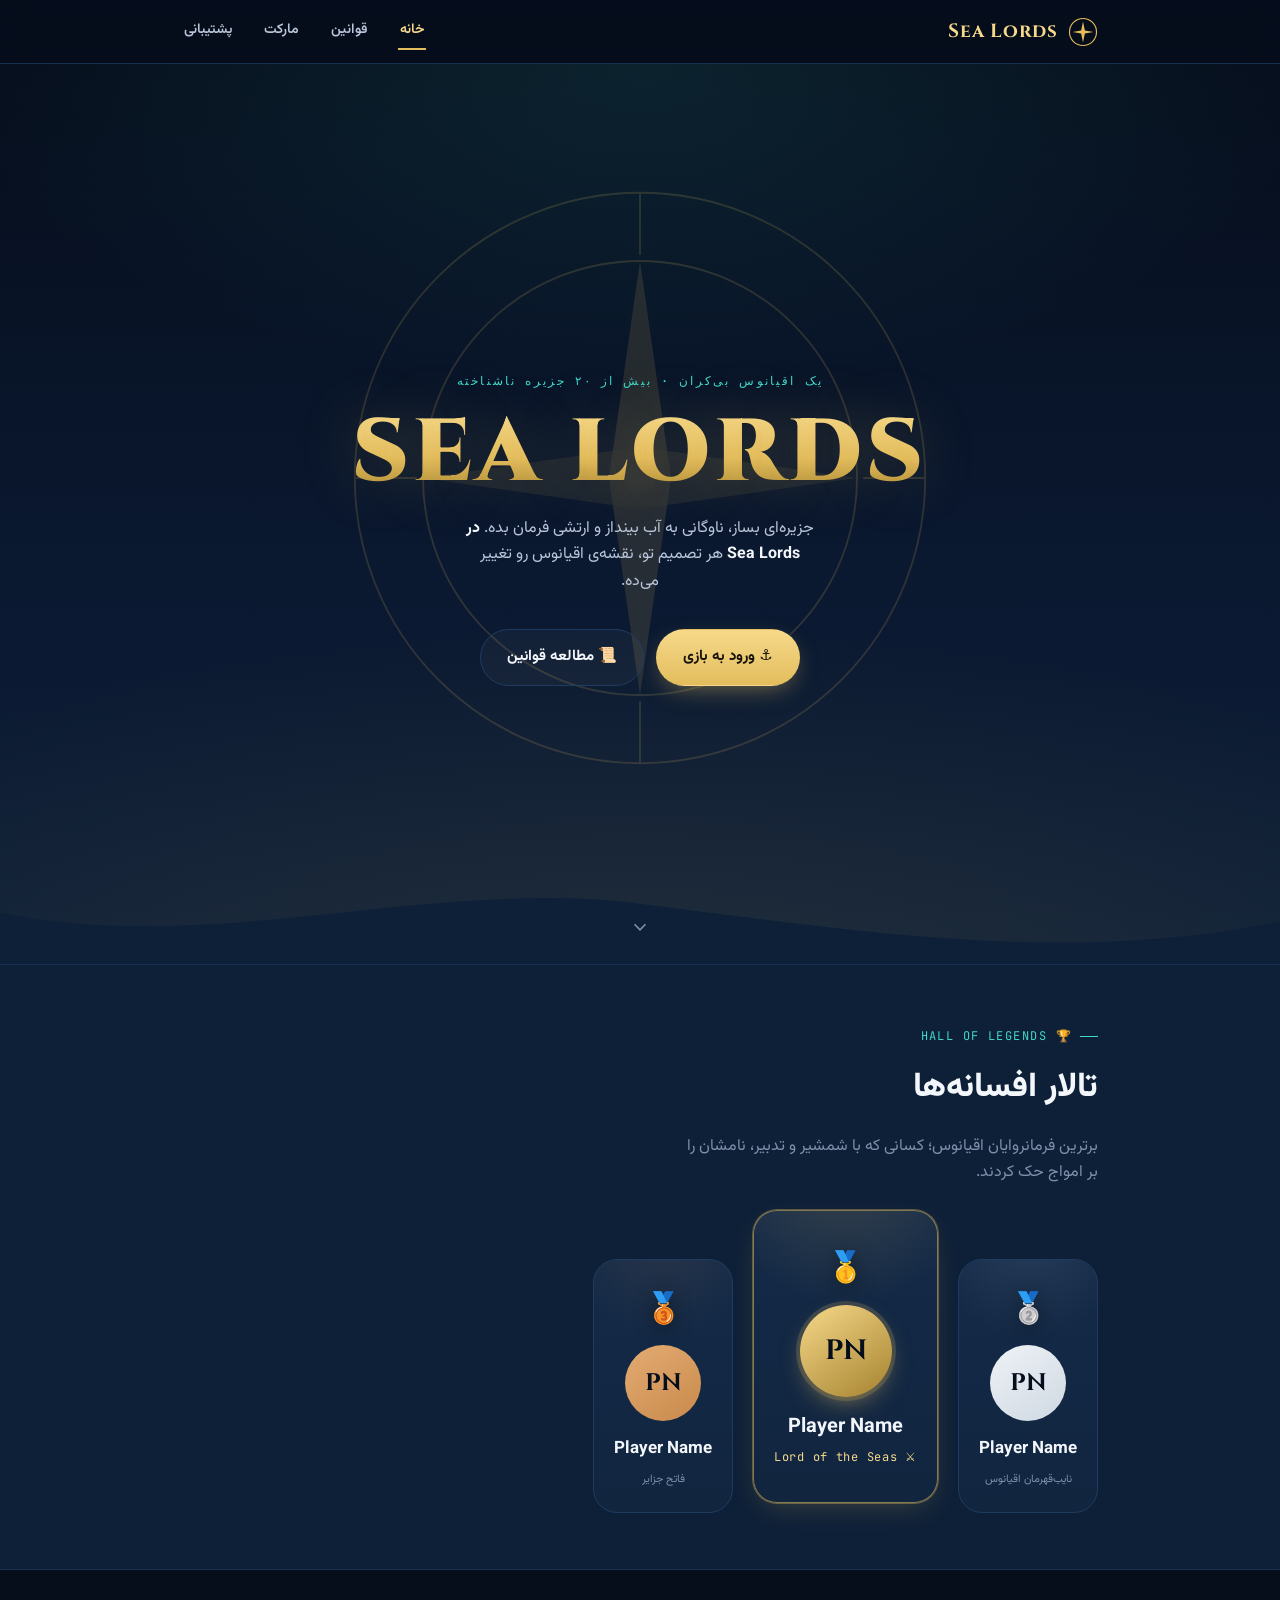
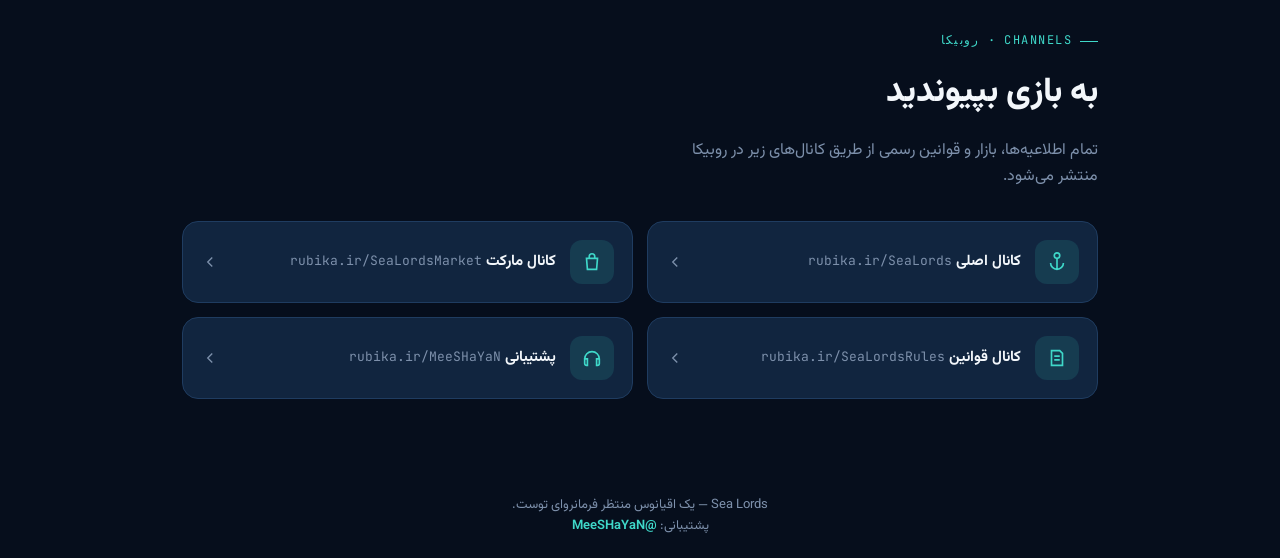
==== index.html @ b7302e07 "Add files via upload" ====
<!doctype html>
<html lang="fa" dir="rtl">
<head>
<meta charset="UTF-8">
<meta name="viewport" content="width=device-width, initial-scale=1, viewport-fit=cover">
<title>Sea Lords | اقیانوسی برای فتح</title>
<meta name="description" content="Sea Lords — بازی نقش‌آفرینی استراتژیک در اقیانوسی با بیش از ۲۰ جزیره ناشناخته. جزیره خودت رو بساز، ارتش بفرست، اتحاد ببند و اقیانوس رو فتح کن.">
<link rel="icon" href="data:,">
<link rel="stylesheet" href="assets/style.css">
</head>
<body data-page="home">

<header class="topbar">
  <div class="container">
    <a href="index.html" class="brand">
      <svg class="brand-mark" viewBox="0 0 40 40" fill="none">
        <circle cx="20" cy="20" r="18" stroke="#e3bd5d" stroke-width="1.5"/>
        <path d="M20 6 L22.5 18 L34 20 L22.5 22 L20 34 L17.5 22 L6 20 L17.5 18 Z" fill="#e3bd5d"/>
      </svg>
      Sea Lords
    </a>
    <nav class="desktop-nav">
      <a href="index.html" data-nav="home">خانه</a>
      <a href="rules.html" data-nav="rules">قوانین</a>
      <a href="market.html" data-nav="market">مارکت</a>
      <a href="https://rubika.ir/MeeSHaYaN" target="_blank" rel="noopener">پشتیبانی</a>
    </nav>
  </div>
</header>

<!-- ============================= HERO ============================= -->
<section class="hero">
  <svg class="hero-compass" viewBox="0 0 200 200" fill="none">
    <circle cx="100" cy="100" r="92" stroke="#e3bd5d" stroke-width="0.6"/>
    <circle cx="100" cy="100" r="70" stroke="#e3bd5d" stroke-width="0.6"/>
    <g stroke="#e3bd5d" stroke-width="0.6">
      <line x1="100" y1="8" x2="100" y2="28"/>
      <line x1="100" y1="172" x2="100" y2="192"/>
      <line x1="8" y1="100" x2="28" y2="100"/>
      <line x1="172" y1="100" x2="192" y2="100"/>
    </g>
    <path d="M100 30 L110 100 L100 170 L90 100 Z" fill="#e3bd5d" opacity="0.8"/>
    <path d="M30 100 L100 90 L170 100 L100 110 Z" fill="#e3bd5d" opacity="0.5"/>
    <circle cx="100" cy="100" r="5" fill="#e3bd5d"/>
  </svg>

  <div class="hero-content">
    <div class="hero-kicker">یک اقیانوس بی‌کران · بیش از ۲۰ جزیره ناشناخته</div>
    <h1 class="hero-title">SEA LORDS</h1>
    <p class="hero-tagline">
      جزیره‌ای بساز، ناوگانی به آب بینداز و ارتشی فرمان بده.
      <b>در Sea Lords</b> هر تصمیم تو، نقشه‌ی اقیانوس رو تغییر می‌ده.
    </p>
    <div class="hero-actions">
      <a class="btn btn-gold" href="https://rubika.ir/SeaLords" target="_blank" rel="noopener">
        ⚓ ورود به بازی
      </a>
      <a class="btn btn-ghost" href="rules.html">
        📜 مطالعه قوانین
      </a>
    </div>
  </div>

  <div class="scroll-cue" aria-hidden="true">
    <svg width="22" height="22" viewBox="0 0 24 24" fill="none" stroke="currentColor" stroke-width="1.8">
      <path d="M6 9l6 6 6-6"/>
    </svg>
  </div>

  <div class="hero-wave" aria-hidden="true">
    <svg viewBox="0 0 1440 100" preserveAspectRatio="none">
      <path d="M0,40 C240,90 480,0 720,30 C960,60 1200,100 1440,50 L1440,100 L0,100 Z" fill="#0e2038"/>
    </svg>
  </div>
</section>

<!-- ============================= HALL OF LEGENDS ============================= -->
<section class="section legends">
  <div class="container">
    <div class="eyebrow">🏆 HALL OF LEGENDS</div>
    <h2 class="section-title">تالار افسانه‌ها</h2>
    <p class="section-sub">برترین فرمانروایان اقیانوس؛ کسانی که با شمشیر و تدبیر، نامشان را بر امواج حک کردند.</p>

    <div class="legends-grid">

      <!-- رتبه ۱ — 🥇 برای تغییر نام، فقط متن «Player Name» زیر رو عوض کن -->
      <div class="legend-card rank-1">
        <div class="legend-medal">🥇</div>
        <div class="legend-avatar">PN</div>
        <div class="legend-name">Player Name</div>
        <div class="legend-title">⚔ Lord of the Seas</div>
      </div>

      <!-- رتبه ۲ — 🥈 برای تغییر نام، فقط متن «Player Name» زیر رو عوض کن -->
      <div class="legend-card rank-2">
        <div class="legend-medal">🥈</div>
        <div class="legend-avatar">PN</div>
        <div class="legend-name">Player Name</div>
        <div class="legend-rank-label">نایب‌قهرمان اقیانوس</div>
      </div>

      <!-- رتبه ۳ — 🥉 برای تغییر نام، فقط متن «Player Name» زیر رو عوض کن -->
      <div class="legend-card rank-3">
        <div class="legend-medal">🥉</div>
        <div class="legend-avatar">PN</div>
        <div class="legend-name">Player Name</div>
        <div class="legend-rank-label">فاتح جزایر</div>
      </div>

    </div>
  </div>
</section>

<!-- ============================= QUICK LINKS ============================= -->
<section class="section">
  <div class="container">
    <div class="eyebrow">CHANNELS · روبیکا</div>
    <h2 class="section-title">به بازی بپیوندید</h2>
    <p class="section-sub">تمام اطلاعیه‌ها، بازار و قوانین رسمی از طریق کانال‌های زیر در روبیکا منتشر می‌شود.</p>

    <div class="links-grid">

      <a class="link-card" href="https://rubika.ir/SeaLords" target="_blank" rel="noopener">
        <span class="link-icon">
          <svg viewBox="0 0 24 24" fill="none" stroke="currentColor" stroke-width="1.8">
            <circle cx="12" cy="5" r="3"/><path d="M12 8v13M5 13a7 7 0 0014 0"/>
          </svg>
        </span>
        <span class="link-body">
          <span class="link-title">کانال اصلی</span>
          <span class="link-sub">rubika.ir/SeaLords</span>
        </span>
        <svg class="link-arrow" width="18" height="18" viewBox="0 0 24 24" fill="none" stroke="currentColor" stroke-width="1.8"><path d="M15 6l-6 6 6 6"/></svg>
      </a>

      <a class="link-card" href="https://rubika.ir/SeaLordsMarket" target="_blank" rel="noopener">
        <span class="link-icon">
          <svg viewBox="0 0 24 24" fill="none" stroke="currentColor" stroke-width="1.8">
            <path d="M6 8h12l-1 12H7L6 8z"/><path d="M9 8V6a3 3 0 016 0v2"/>
          </svg>
        </span>
        <span class="link-body">
          <span class="link-title">کانال مارکت</span>
          <span class="link-sub">rubika.ir/SeaLordsMarket</span>
        </span>
        <svg class="link-arrow" width="18" height="18" viewBox="0 0 24 24" fill="none" stroke="currentColor" stroke-width="1.8"><path d="M15 6l-6 6 6 6"/></svg>
      </a>

      <a class="link-card" href="https://rubika.ir/SeaLordsRules" target="_blank" rel="noopener">
        <span class="link-icon">
          <svg viewBox="0 0 24 24" fill="none" stroke="currentColor" stroke-width="1.8">
            <path d="M6 4h9l3 3v13H6z"/><path d="M9 10h6M9 14h6"/>
          </svg>
        </span>
        <span class="link-body">
          <span class="link-title">کانال قوانین</span>
          <span class="link-sub">rubika.ir/SeaLordsRules</span>
        </span>
        <svg class="link-arrow" width="18" height="18" viewBox="0 0 24 24" fill="none" stroke="currentColor" stroke-width="1.8"><path d="M15 6l-6 6 6 6"/></svg>
      </a>

      <a class="link-card" href="https://rubika.ir/MeeSHaYaN" target="_blank" rel="noopener">
        <span class="link-icon">
          <svg viewBox="0 0 24 24" fill="none" stroke="currentColor" stroke-width="1.8">
            <path d="M4 13a8 8 0 0116 0v5a2 2 0 01-2 2h-1v-7h3M4 18v-5h3v7H6a2 2 0 01-2-2z"/>
          </svg>
        </span>
        <span class="link-body">
          <span class="link-title">پشتیبانی</span>
          <span class="link-sub">rubika.ir/MeeSHaYaN</span>
        </span>
        <svg class="link-arrow" width="18" height="18" viewBox="0 0 24 24" fill="none" stroke="currentColor" stroke-width="1.8"><path d="M15 6l-6 6 6 6"/></svg>
      </a>

    </div>
  </div>
</section>

<footer class="site-footer">
  <div class="container">
    Sea Lords — یک اقیانوس منتظر فرمانروای توست.<br>
    پشتیبانی: <a href="https://rubika.ir/MeeSHaYaN" target="_blank" rel="noopener">@MeeSHaYaN</a>
  </div>
</footer>

<!-- ============================= MOBILE TAB BAR ============================= -->
<nav class="tabbar">
  <a href="index.html" data-nav="home">
    <svg viewBox="0 0 24 24" fill="none" stroke="currentColor" stroke-width="1.8"><path d="M3 11l9-8 9 8"/><path d="M5 10v10h14V10"/></svg>
    خانه
  </a>
  <a href="rules.html" data-nav="rules">
    <svg viewBox="0 0 24 24" fill="none" stroke="currentColor" stroke-width="1.8"><path d="M6 4h9l3 3v13H6z"/><path d="M9 10h6M9 14h6"/></svg>
    قوانین
  </a>
  <a href="market.html" data-nav="market">
    <svg viewBox="0 0 24 24" fill="none" stroke="currentColor" stroke-width="1.8"><path d="M6 8h12l-1 12H7L6 8z"/><path d="M9 8V6a3 3 0 016 0v2"/></svg>
    مارکت
  </a>
  <a href="https://rubika.ir/MeeSHaYaN" target="_blank" rel="noopener">
    <svg viewBox="0 0 24 24" fill="none" stroke="currentColor" stroke-width="1.8"><path d="M4 13a8 8 0 0116 0v5a2 2 0 01-2 2h-1v-7h3M4 18v-5h3v7H6a2 2 0 01-2-2z"/></svg>
    پشتیبانی
  </a>
</nav>

<script src="assets/script.js"></script>
</body>
</html>
---- assets/style.css ----
/* =========================================================
   SEA LORDS — Design tokens & base
   Mobile-first. Desktop enhancements live in min-width queries.
========================================================= */

@import url('https://fonts.googleapis.com/css2?family=Cinzel:wght@600;700;900&family=Vazirmatn:wght@400;500;600;700;800&family=JetBrains+Mono:wght@500;600&display=swap');

:root{
  /* --- color tokens --- */
  --navy-deep:   #060e1c;
  --navy-deep-2: #0a1830;
  --navy-mid:    #0e2038;
  --navy-card:   #11253f;
  --navy-card-2: #142a48;
  --navy-line:   #1f3c60;
  --navy-line-soft: #17304f;

  --gold:        #e3bd5d;
  --gold-hi:     #f6d98a;
  --gold-dim:    #a5822f;

  --silver:      #cfd8e2;
  --silver-hi:   #eef2f6;

  --bronze:      #c98a4b;
  --bronze-hi:   #e3ab73;

  --foam:        #3fd8c9;
  --foam-dim:    #1f7f78;

  --text-hi:     #f3f7fb;
  --text-mid:    #b9c6d9;
  --text-lo:     #7d90ab;

  --danger:      #e2695f;

  /* --- type --- */
  --font-display: 'Cinzel', serif;
  --font-body: 'Vazirmatn', system-ui, sans-serif;
  --font-mono: 'JetBrains Mono', monospace;

  /* --- radii / shadow --- */
  --r-sm: 10px;
  --r-md: 16px;
  --r-lg: 24px;
  --shadow-card: 0 10px 30px -12px rgba(0,0,0,0.55);
  --shadow-gold: 0 0 0 1px rgba(227,189,93,0.35), 0 10px 30px -10px rgba(227,189,93,0.25);

  --header-h: 64px;
  --tabbar-h: 68px;
}

*, *::before, *::after{ box-sizing: border-box; }

html{
  scroll-behavior: smooth;
}

@media (prefers-reduced-motion: reduce){
  html{ scroll-behavior: auto; }
  *{ animation-duration: 0.001ms !important; animation-iteration-count: 1 !important; transition-duration: 0.001ms !important; }
}

body{
  margin: 0;
  background: var(--navy-deep);
  color: var(--text-hi);
  font-family: var(--font-body);
  line-height: 1.65;
  -webkit-font-smoothing: antialiased;
  padding-bottom: calc(var(--tabbar-h) + 10px);
  overflow-x: hidden;
}

h1,h2,h3,h4{
  font-family: var(--font-body);
  color: var(--text-hi);
  margin: 0 0 .5em;
  font-weight: 700;
}

p{ margin: 0 0 1em; color: var(--text-mid); }

a{ color: inherit; text-decoration: none; }

ul{ margin:0; padding:0; list-style:none; }

button{ font-family: inherit; }

img, svg{ display:block; max-width:100%; }

::selection{ background: var(--gold); color: var(--navy-deep); }

:focus-visible{
  outline: 2px solid var(--foam);
  outline-offset: 3px;
  border-radius: 6px;
}

.container{
  max-width: 720px;
  margin: 0 auto;
  padding: 0 20px;
}

@media (min-width: 900px){
  .container{ max-width: 980px; padding: 0 32px; }
}

.section{
  padding: 56px 0;
  position: relative;
}

.eyebrow{
  display:inline-flex;
  align-items:center;
  gap:8px;
  font-family: var(--font-mono);
  font-size: 12px;
  letter-spacing: .12em;
  color: var(--foam);
  text-transform: uppercase;
  margin-bottom: 14px;
}
.eyebrow::before{
  content:"";
  width: 18px; height: 1px;
  background: var(--foam);
  display:inline-block;
}

.section-title{
  font-size: clamp(24px, 6vw, 34px);
  font-weight: 800;
}

.section-sub{
  color: var(--text-lo);
  max-width: 46ch;
}

/* =========================================================
   Top header (desktop) / Mobile top bar
========================================================= */
.topbar{
  position: sticky;
  top: 0;
  z-index: 40;
  height: var(--header-h);
  display:flex;
  align-items:center;
  background: rgba(6,14,28,0.78);
  backdrop-filter: blur(10px);
  border-bottom: 1px solid var(--navy-line-soft);
}
.topbar .container{
  display:flex;
  align-items:center;
  justify-content:space-between;
  width:100%;
}
.brand{
  display:flex;
  align-items:center;
  gap:10px;
  font-family: var(--font-display);
  font-weight:700;
  font-size: 19px;
  letter-spacing: .04em;
  color: var(--gold-hi);
}
.brand .brand-mark{
  width:30px; height:30px;
  flex-shrink:0;
}

.desktop-nav{
  display:none;
}

@media (min-width: 900px){
  .desktop-nav{
    display:flex;
    gap: 28px;
  }
  .desktop-nav a{
    font-size: 14px;
    font-weight:600;
    color: var(--text-mid);
    padding: 6px 2px;
    border-bottom: 2px solid transparent;
    transition: color .2s ease, border-color .2s ease;
  }
  .desktop-nav a:hover,
  .desktop-nav a.is-active{
    color: var(--gold-hi);
    border-color: var(--gold);
  }
}

/* =========================================================
   Mobile bottom tab bar (primary nav on mobile)
========================================================= */
.tabbar{
  position: fixed;
  bottom: 0; left: 0; right: 0;
  height: var(--tabbar-h);
  display:flex;
  z-index: 50;
  background: linear-gradient(180deg, rgba(10,20,38,0.65), rgba(6,12,24,0.97) 40%);
  backdrop-filter: blur(14px);
  border-top: 1px solid var(--navy-line-soft);
  padding-bottom: env(safe-area-inset-bottom, 0);
}
@media (min-width: 900px){
  .tabbar{ display:none; }
  body{ padding-bottom: 0; }
}

.tabbar a{
  flex:1;
  display:flex;
  flex-direction:column;
  align-items:center;
  justify-content:center;
  gap:4px;
  color: var(--text-lo);
  font-size: 11px;
  font-weight: 600;
  position: relative;
}
.tabbar a svg{ width:22px; height:22px; stroke: currentColor; }
.tabbar a.is-active{ color: var(--gold-hi); }
.tabbar a.is-active::before{
  content:"";
  position:absolute;
  top:2px;
  width:22px; height:3px;
  border-radius: 3px;
  background: var(--gold);
  box-shadow: 0 0 10px var(--gold);
}

/* =========================================================
   Hero
========================================================= */
.hero{
  position: relative;
  min-height: 100svh;
  display:flex;
  flex-direction:column;
  align-items:center;
  justify-content:center;
  text-align:center;
  padding: 90px 20px 60px;
  overflow:hidden;
  background:
    radial-gradient(ellipse 90% 60% at 50% 0%, rgba(63,216,201,0.10), transparent 60%),
    radial-gradient(ellipse 140% 80% at 50% 110%, rgba(227,189,93,0.10), transparent 60%),
    linear-gradient(180deg, var(--navy-deep) 0%, var(--navy-deep-2) 55%, var(--navy-mid) 100%);
}

.hero-compass{
  position:absolute;
  top: 46%;
  left: 50%;
  transform: translate(-50%,-50%);
  width: 620px;
  height: 620px;
  max-width: none;
  opacity: 0.16;
  animation: spin 140s linear infinite;
}
@keyframes spin{ to{ transform: translate(-50%,-50%) rotate(360deg); } }

.hero-content{ position:relative; z-index:2; }

.hero-kicker{
  font-family: var(--font-mono);
  font-size: 12px;
  letter-spacing: .18em;
  color: var(--foam);
  text-transform: uppercase;
  margin-bottom: 18px;
}

.hero-title{
  font-family: var(--font-display);
  font-weight: 900;
  letter-spacing: .05em;
  font-size: clamp(46px, 15vw, 88px);
  line-height: 1;
  background: linear-gradient(180deg, var(--gold-hi), var(--gold) 55%, var(--gold-dim));
  -webkit-background-clip: text;
  background-clip: text;
  color: transparent;
  margin-bottom: 18px;
  text-shadow: 0 0 60px rgba(227,189,93,0.25);
}

.hero-tagline{
  font-size: 16px;
  color: var(--text-mid);
  max-width: 40ch;
  margin: 0 auto 34px;
}
.hero-tagline b{ color: var(--text-hi); }

.hero-actions{
  display:flex;
  flex-direction:column;
  gap: 12px;
  width: 100%;
  max-width: 340px;
  margin: 0 auto;
}
@media (min-width:520px){
  .hero-actions{ flex-direction:row; max-width: none; justify-content:center; }
}

.btn{
  display:inline-flex;
  align-items:center;
  justify-content:center;
  gap:8px;
  padding: 15px 26px;
  border-radius: 999px;
  font-weight: 700;
  font-size: 15px;
  border: 1px solid transparent;
  transition: transform .2s ease, box-shadow .2s ease, background .2s ease;
  cursor:pointer;
  white-space:nowrap;
}
.btn:active{ transform: scale(0.97); }

.btn-gold{
  background: linear-gradient(180deg, var(--gold-hi), var(--gold));
  color: #17130a;
  box-shadow: 0 8px 24px -8px rgba(227,189,93,0.55);
}
.btn-gold:hover{ box-shadow: 0 10px 30px -6px rgba(227,189,93,0.7); }

.btn-ghost{
  background: rgba(255,255,255,0.03);
  border-color: var(--navy-line);
  color: var(--text-hi);
}
.btn-ghost:hover{ border-color: var(--gold); color: var(--gold-hi); }

.hero-wave{
  position:absolute;
  left:0; right:0; bottom:-2px;
  width:100%;
  line-height:0;
  z-index:1;
}

.scroll-cue{
  position:absolute;
  bottom: 26px;
  left:50%;
  transform: translateX(-50%);
  color: var(--text-lo);
  animation: bob 2.2s ease-in-out infinite;
  z-index:2;
}
@keyframes bob{ 0%,100%{ transform: translate(-50%,0);} 50%{ transform: translate(-50%,8px);} }

/* =========================================================
   Hall of Legends
========================================================= */
.legends{
  background: var(--navy-mid);
  border-top: 1px solid var(--navy-line-soft);
  border-bottom: 1px solid var(--navy-line-soft);
}

.legends-grid{
  display:flex;
  flex-direction:column;
  gap: 18px;
  margin-top: 34px;
}

@media (min-width: 720px){
  .legends-grid{
    flex-direction:row;
    align-items:flex-end;
    gap: 20px;
  }
  .legend-card.rank-1{ order:2; }
  .legend-card.rank-2{ order:1; }
  .legend-card.rank-3{ order:3; }
}

.legend-card{
  position:relative;
  border-radius: var(--r-lg);
  padding: 26px 20px 22px;
  text-align:center;
  background: linear-gradient(180deg, var(--navy-card-2), var(--navy-card));
  border: 1px solid var(--navy-line);
  overflow:hidden;
}

.legend-card::before{
  content:"";
  position:absolute;
  inset: 0;
  opacity: .5;
  background: radial-gradient(ellipse 120% 80% at 50% -20%, var(--glow, rgba(227,189,93,0.25)), transparent 65%);
  pointer-events:none;
}

.legend-card.rank-1{
  --glow: rgba(227,189,93,0.38);
  border-color: rgba(227,189,93,0.55);
  box-shadow: var(--shadow-gold);
  padding-top: 34px;
}
@media (min-width: 720px){ .legend-card.rank-1{ padding-bottom: 34px; transform: translateY(-10px); } }

.legend-card.rank-2{ --glow: rgba(207,216,226,0.25); }
.legend-card.rank-3{ --glow: rgba(201,138,75,0.28); }

.legend-medal{
  font-size: 30px;
  margin-bottom: 10px;
  filter: drop-shadow(0 4px 10px rgba(0,0,0,0.4));
}

.legend-avatar{
  width: 76px; height:76px;
  border-radius: 50%;
  margin: 0 auto 14px;
  display:flex;
  align-items:center;
  justify-content:center;
  font-family: var(--font-display);
  font-weight:700;
  font-size: 24px;
  color: var(--navy-deep);
  position:relative;
  z-index:1;
}
.rank-1 .legend-avatar{
  width: 92px; height:92px;
  font-size: 28px;
  background: linear-gradient(145deg, var(--gold-hi), var(--gold-dim));
  box-shadow: 0 0 0 4px rgba(227,189,93,0.18), 0 10px 26px -8px rgba(227,189,93,0.6);
}
.rank-2 .legend-avatar{ background: linear-gradient(145deg, var(--silver-hi), var(--silver)); }
.rank-3 .legend-avatar{ background: linear-gradient(145deg, var(--bronze-hi), var(--bronze)); }

.legend-name{
  font-size: 17px;
  font-weight: 700;
  color: var(--text-hi);
  position:relative; z-index:1;
  /* ▼▼ برای تغییر اسم بازیکن‌ها، همین متن رو تو HTML عوض کن ▼▼ */
}
.rank-1 .legend-name{ font-size: 20px; }

.legend-title{
  font-size: 12px;
  font-family: var(--font-mono);
  letter-spacing:.06em;
  color: var(--gold-hi);
  margin-top: 4px;
  position:relative; z-index:1;
}

.legend-rank-label{
  font-size: 11px;
  color: var(--text-lo);
  margin-top: 8px;
  position:relative; z-index:1;
}

/* =========================================================
   Quick links (channels)
========================================================= */
.links-grid{
  display:grid;
  grid-template-columns: 1fr;
  gap: 14px;
  margin-top: 30px;
}
@media (min-width: 640px){
  .links-grid{ grid-template-columns: 1fr 1fr; }
}

.link-card{
  display:flex;
  align-items:center;
  gap: 14px;
  padding: 18px;
  border-radius: var(--r-md);
  background: var(--navy-card);
  border: 1px solid var(--navy-line);
  transition: border-color .2s ease, transform .2s ease;
}
.link-card:hover{ border-color: var(--gold); transform: translateY(-2px); }

.link-icon{
  width: 44px; height:44px;
  border-radius: 12px;
  display:flex; align-items:center; justify-content:center;
  background: rgba(63,216,201,0.12);
  color: var(--foam);
  flex-shrink:0;
}
.link-icon svg{ width:22px; height:22px; }

.link-body{ flex:1; min-width:0; }
.link-title{ font-weight:700; color:var(--text-hi); font-size:15px; }
.link-sub{ font-size:13px; color:var(--text-lo); font-family: var(--font-mono); direction:ltr; text-align:right; }

.link-arrow{ color: var(--text-lo); flex-shrink:0; }

/* =========================================================
   Cards / generic content components (used in rules & market)
========================================================= */
.card{
  background: var(--navy-card);
  border: 1px solid var(--navy-line);
  border-radius: var(--r-md);
  padding: 20px;
}

.chip{
  display:inline-flex;
  align-items:center;
  gap:6px;
  padding: 5px 11px;
  border-radius: 999px;
  background: var(--navy-card-2);
  border: 1px solid var(--navy-line);
  font-size: 13px;
  font-family: var(--font-mono);
  color: var(--text-hi);
}

.stars{ color: var(--navy-line); letter-spacing:1px; font-size:14px; }
.stars .filled{ color: var(--gold); }

/* Accordion (Rules page) */
.accordion-item{
  border: 1px solid var(--navy-line);
  border-radius: var(--r-md);
  background: var(--navy-card);
  margin-bottom: 12px;
  overflow: hidden;
}
.accordion-head{
  width:100%;
  display:flex;
  align-items:center;
  gap: 12px;
  padding: 16px 18px;
  background:none;
  border:none;
  color: var(--text-hi);
  text-align: right;
  cursor:pointer;
  font-size: 15px;
  font-weight: 700;
}
.accordion-head .ic{
  width: 34px; height:34px;
  border-radius: 10px;
  background: rgba(227,189,93,0.1);
  display:flex; align-items:center; justify-content:center;
  font-size: 17px;
  flex-shrink:0;
}
.accordion-head .chev{
  margin-inline-start:auto;
  color: var(--text-lo);
  transition: transform .25s ease;
  flex-shrink:0;
}
.accordion-item.is-open .accordion-head .chev{ transform: rotate(180deg); }

.accordion-panel{
  max-height:0;
  overflow:hidden;
  transition: max-height .35s ease;
}
.accordion-panel-inner{
  padding: 0 18px 20px;
  color: var(--text-mid);
  font-size: 14.5px;
}
.accordion-panel-inner p{ color: var(--text-mid); }
.accordion-panel-inner .rule-line{
  display:flex;
  gap:10px;
  padding: 8px 0;
  border-top: 1px dashed var(--navy-line-soft);
}
.accordion-panel-inner .rule-line:first-of-type{ border-top:none; }
.accordion-panel-inner .rule-dot{ color: var(--gold); flex-shrink:0; }

.warn-box{
  margin-top: 14px;
  padding: 12px 14px;
  border-radius: var(--r-sm);
  background: rgba(226,105,95,0.08);
  border: 1px solid rgba(226,105,95,0.35);
  color: #f0b8b3;
  font-size: 13.5px;
  display:flex;
  gap:8px;
}

.form-box{
  margin-top: 16px;
  border: 1px dashed var(--navy-line);
  border-radius: var(--r-sm);
  padding: 14px 16px;
  background: rgba(63,216,201,0.03);
}
.form-box .form-title{
  font-family: var(--font-mono);
  font-size: 12px;
  color: var(--foam);
  letter-spacing:.06em;
  margin-bottom: 10px;
}
.form-row{
  display:flex;
  gap:8px;
  padding: 6px 0;
  font-size: 14px;
  color: var(--text-mid);
  border-top: 1px dotted var(--navy-line-soft);
}
.form-row:first-of-type{ border-top:none; }
.form-row b{ color: var(--text-hi); font-weight:600; flex-shrink:0; }

/* Market tabs */
.tabs{
  display:flex;
  gap: 8px;
  overflow-x:auto;
  padding-bottom: 6px;
  margin: 26px 0 6px;
  scrollbar-width:none;
}
.tabs::-webkit-scrollbar{ display:none; }
.tab-btn{
  flex-shrink:0;
  padding: 10px 18px;
  border-radius: 999px;
  border: 1px solid var(--navy-line);
  background: var(--navy-card);
  color: var(--text-mid);
  font-weight:600;
  font-size: 14px;
  cursor:pointer;
  display:flex; align-items:center; gap:6px;
}
.tab-btn.is-active{
  background: linear-gradient(180deg, var(--gold-hi), var(--gold));
  color: #17130a;
  border-color: transparent;
}

.tab-panel{ display:none; }
.tab-panel.is-active{ display:block; }

.item-grid{
  display:grid;
  grid-template-columns: 1fr;
  gap: 14px;
  margin-top: 18px;
}
@media (min-width: 700px){
  .item-grid{ grid-template-columns: 1fr 1fr; }
}

.item-card{
  background: var(--navy-card);
  border: 1px solid var(--navy-line);
  border-radius: var(--r-md);
  padding: 18px;
}
.item-head{
  display:flex;
  align-items:center;
  gap: 12px;
  margin-bottom: 14px;
}
.item-emoji{
  width: 42px; height:42px;
  border-radius: 12px;
  background: rgba(227,189,93,0.1);
  display:flex; align-items:center; justify-content:center;
  font-size: 20px;
  flex-shrink:0;
}
.item-names b{ display:block; font-size:15px; color:var(--text-hi); }
.item-names span{ display:block; font-size:12px; color:var(--text-lo); font-family: var(--font-mono); direction:ltr; text-align:right; }

.item-block-label{
  font-size: 11px;
  font-family: var(--font-mono);
  color: var(--foam);
  letter-spacing:.06em;
  margin: 12px 0 8px;
}
.item-block-label:first-of-type{ margin-top:0; }

.chip-row{ display:flex; flex-wrap:wrap; gap:8px; }

.stat-row{ display:flex; align-items:center; justify-content:space-between; padding:4px 0; font-size:13.5px; color:var(--text-mid); }

.output-line{
  margin-top: 10px;
  padding-top: 10px;
  border-top: 1px dashed var(--navy-line-soft);
  font-size: 14px;
  color: var(--gold-hi);
  font-weight:600;
}

/* Section divider wave (reused) */
.wave-divider{ line-height:0; }
.wave-divider svg{ width:100%; height:auto; display:block; }

/* Footer */
.site-footer{
  padding: 40px 0 20px;
  text-align:center;
  color: var(--text-lo);
  font-size: 13px;
}
.site-footer a{ color: var(--foam); font-weight:600; }

/* Page header (rules/market) */
.page-hero{
  padding: 46px 0 20px;
  background: linear-gradient(180deg, var(--navy-deep-2), var(--navy-deep));
  border-bottom: 1px solid var(--navy-line-soft);
}
.back-link{
  display:inline-flex;
  align-items:center;
  gap:6px;
  font-size: 13px;
  color: var(--text-lo);
  margin-bottom: 16px;
}
.back-link svg{ width:16px; height:16px; }
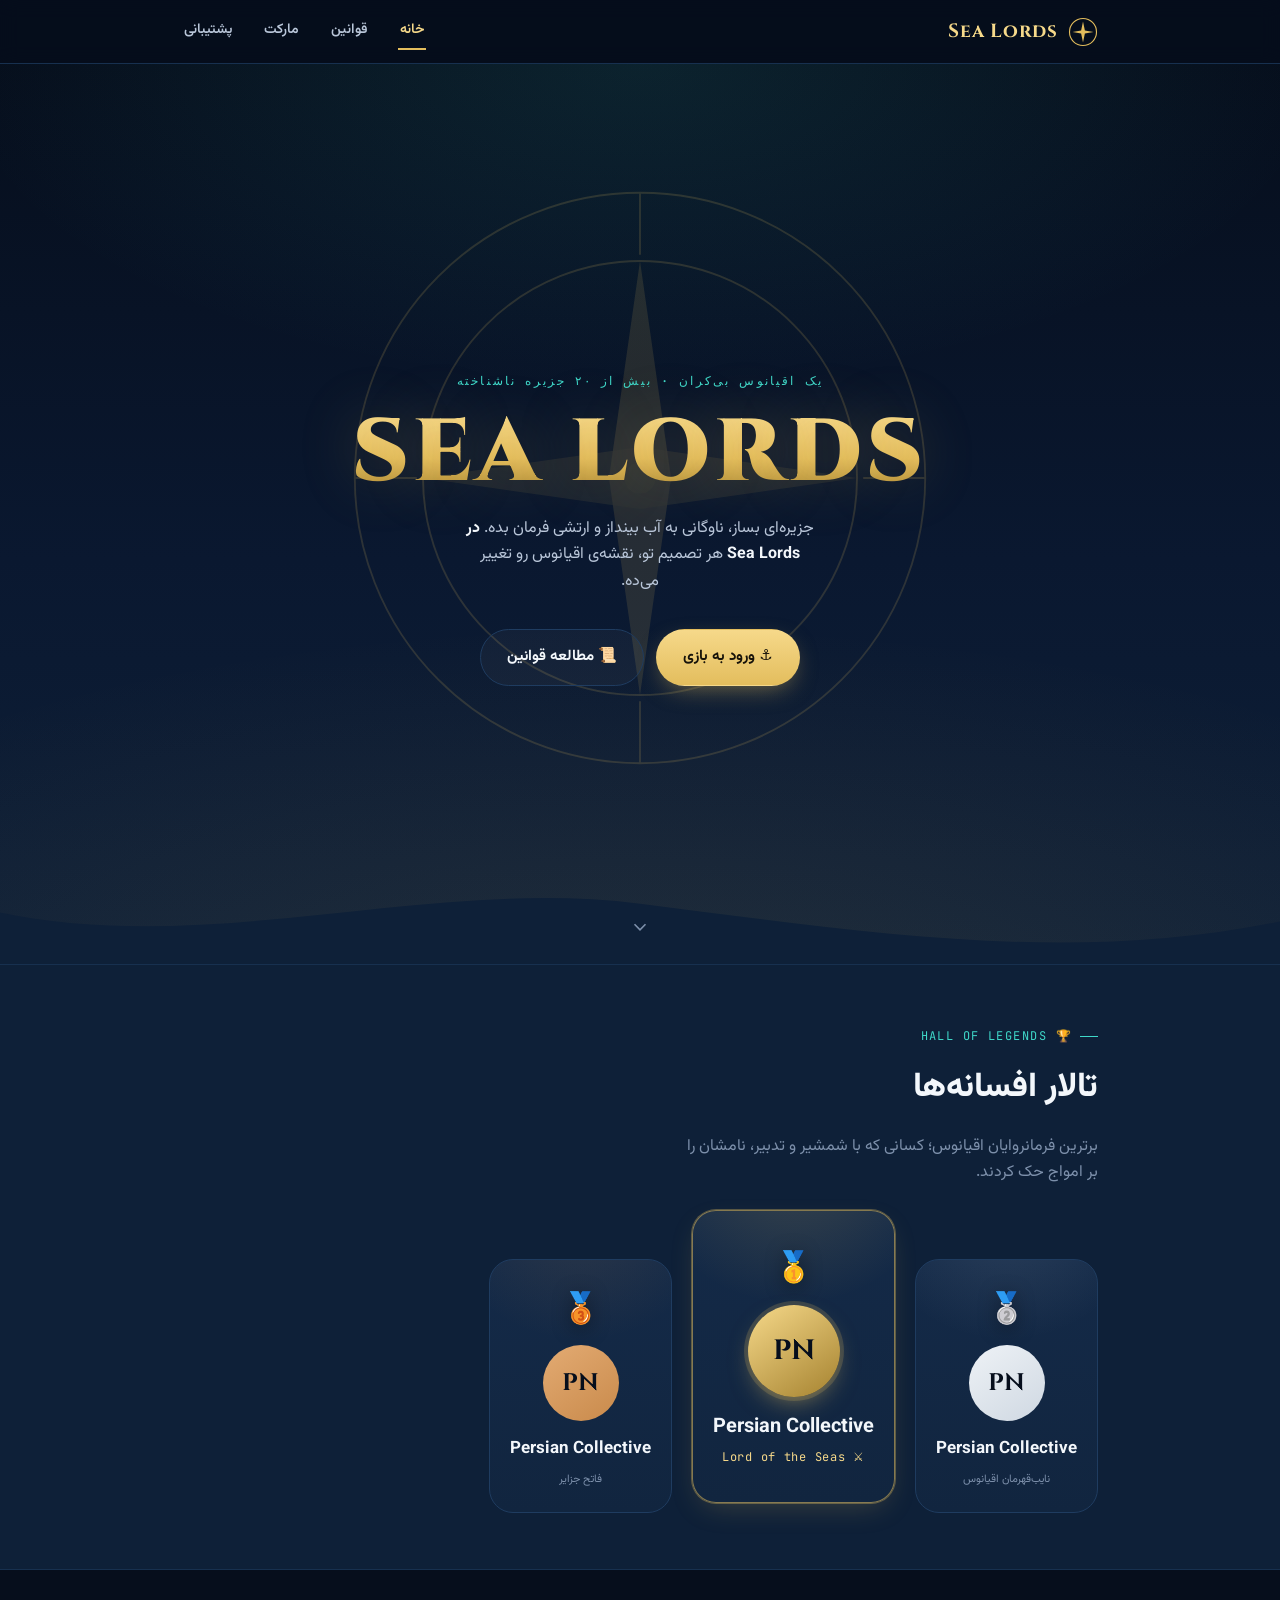
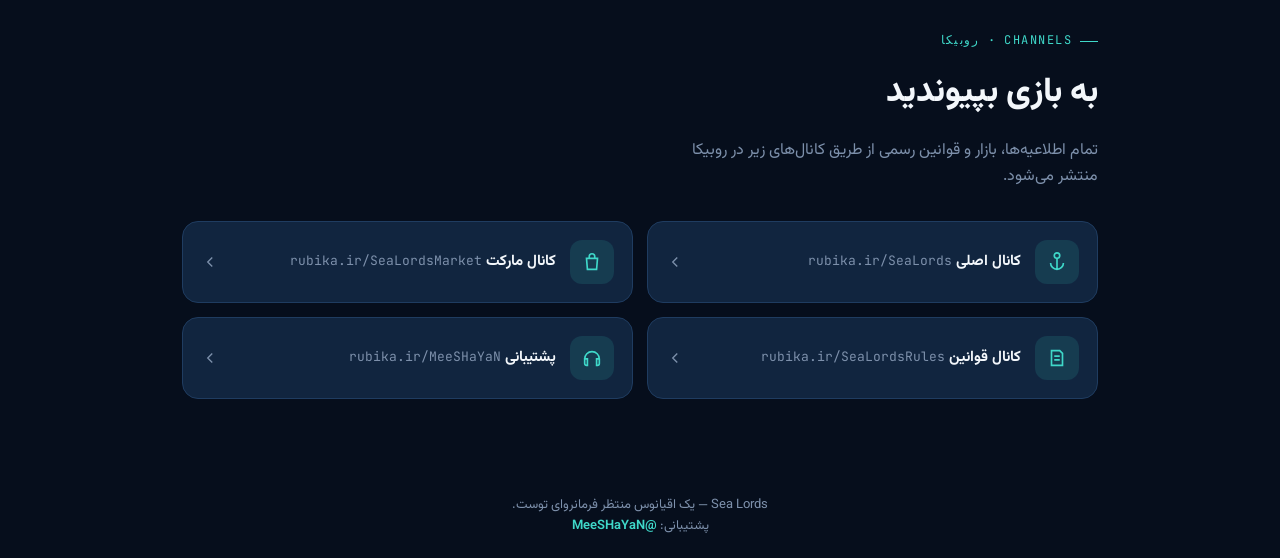
==== commit 2e6dd6d2: "Update index.html" ====
--- a/index.html
+++ b/index.html
@@ -87,7 +87,7 @@
       <div class="legend-card rank-1">
         <div class="legend-medal">🥇</div>
         <div class="legend-avatar">PN</div>
-        <div class="legend-name">Player Name</div>
+        <div class="legend-name">Persian Collective</div>
         <div class="legend-title">⚔ Lord of the Seas</div>
       </div>
 
@@ -95,7 +95,7 @@
       <div class="legend-card rank-2">
         <div class="legend-medal">🥈</div>
         <div class="legend-avatar">PN</div>
-        <div class="legend-name">Player Name</div>
+        <div class="legend-name">Persian Collective</div>
         <div class="legend-rank-label">نایب‌قهرمان اقیانوس</div>
       </div>
 
@@ -103,7 +103,7 @@
       <div class="legend-card rank-3">
         <div class="legend-medal">🥉</div>
         <div class="legend-avatar">PN</div>
-        <div class="legend-name">Player Name</div>
+        <div class="legend-name">Persian Collective</div>
         <div class="legend-rank-label">فاتح جزایر</div>
       </div>
 
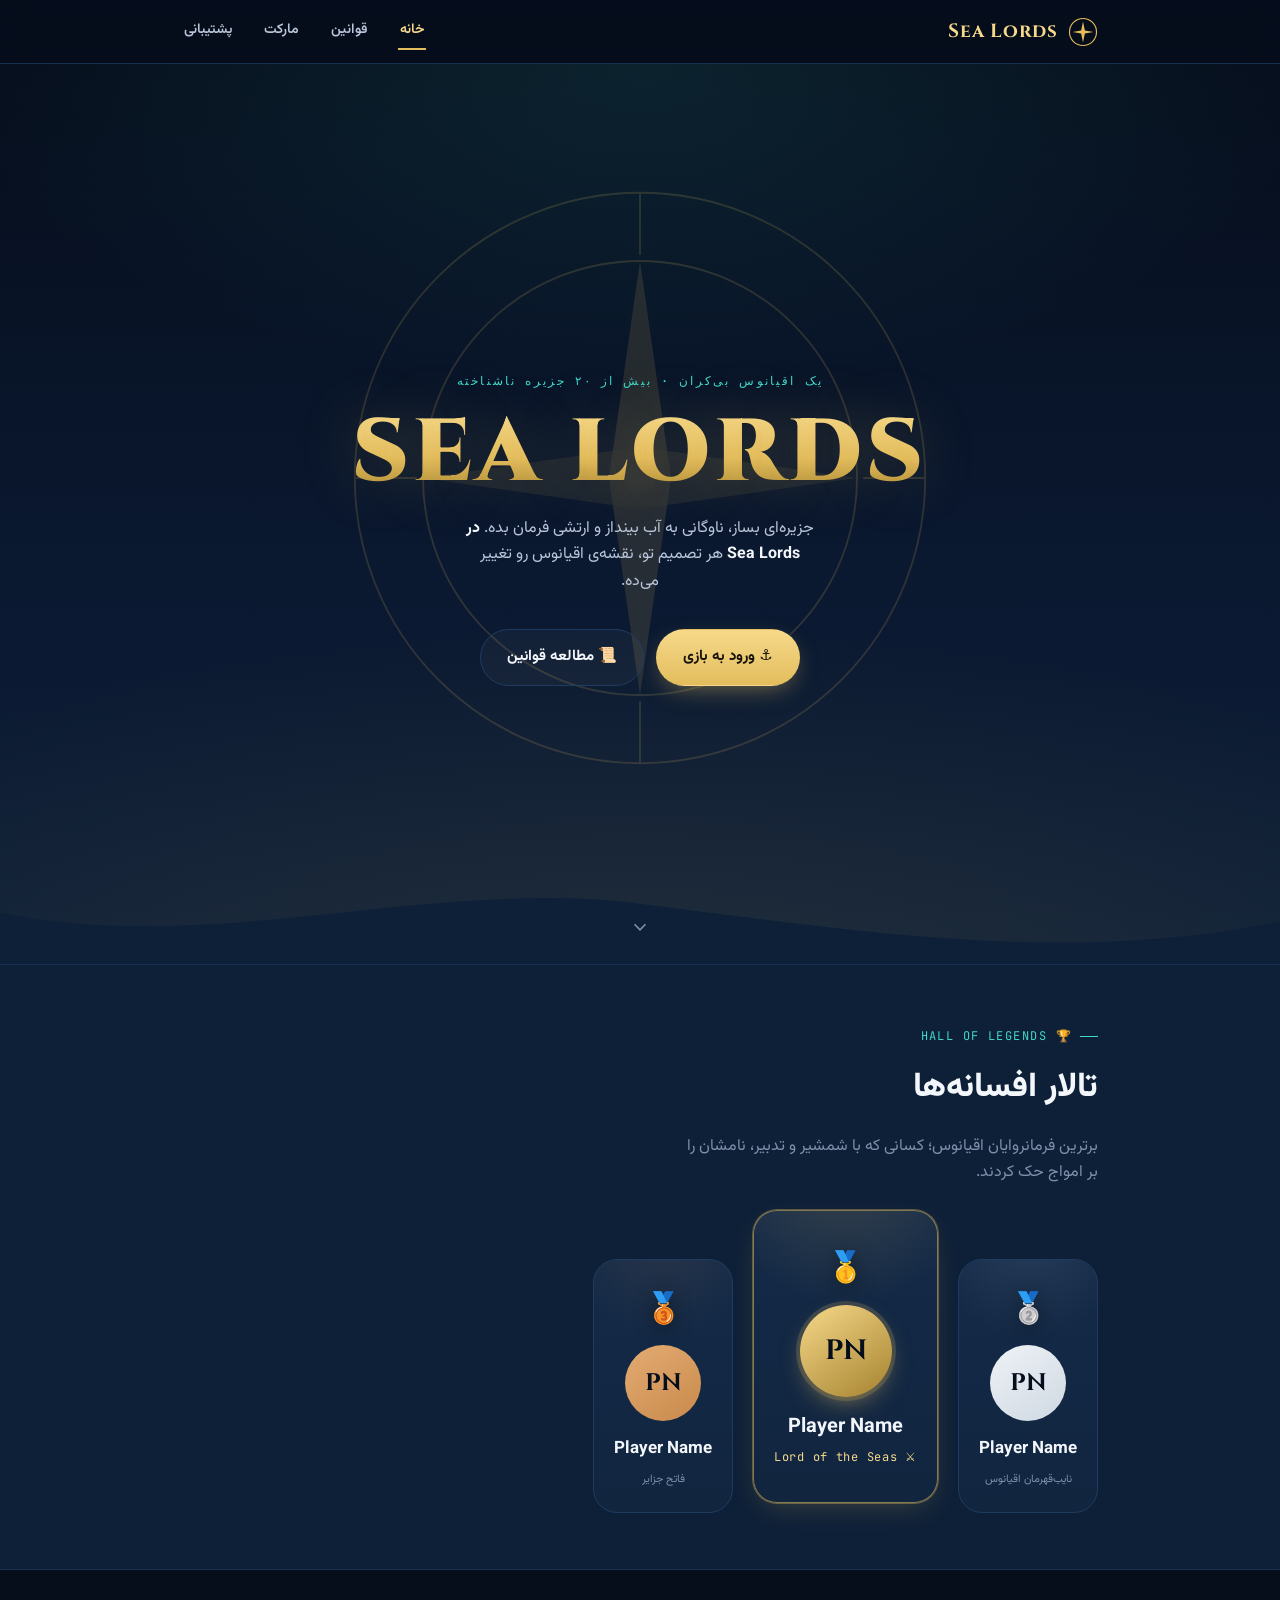
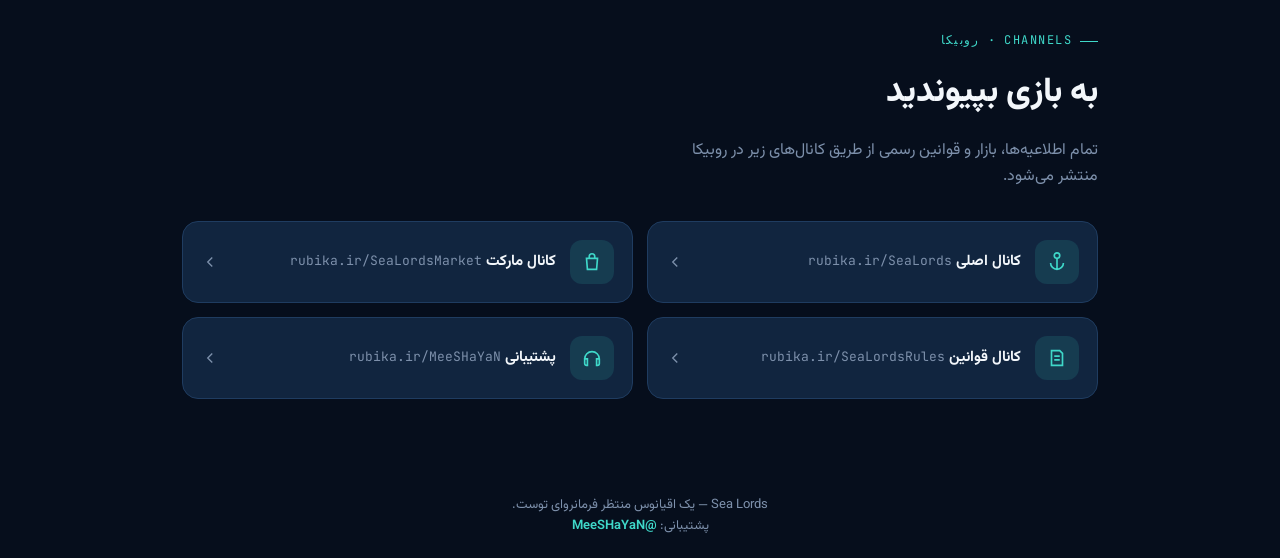
==== commit 849378ed: "Add files via upload" ====
--- a/index.html
+++ b/index.html
@@ -87,7 +87,7 @@
       <div class="legend-card rank-1">
         <div class="legend-medal">🥇</div>
         <div class="legend-avatar">PN</div>
-        <div class="legend-name">Persian Collective</div>
+        <div class="legend-name">Player Name</div>
         <div class="legend-title">⚔ Lord of the Seas</div>
       </div>
 
@@ -95,7 +95,7 @@
       <div class="legend-card rank-2">
         <div class="legend-medal">🥈</div>
         <div class="legend-avatar">PN</div>
-        <div class="legend-name">Persian Collective</div>
+        <div class="legend-name">Player Name</div>
         <div class="legend-rank-label">نایب‌قهرمان اقیانوس</div>
       </div>
 
@@ -103,7 +103,7 @@
       <div class="legend-card rank-3">
         <div class="legend-medal">🥉</div>
         <div class="legend-avatar">PN</div>
-        <div class="legend-name">Persian Collective</div>
+        <div class="legend-name">Player Name</div>
         <div class="legend-rank-label">فاتح جزایر</div>
       </div>
 
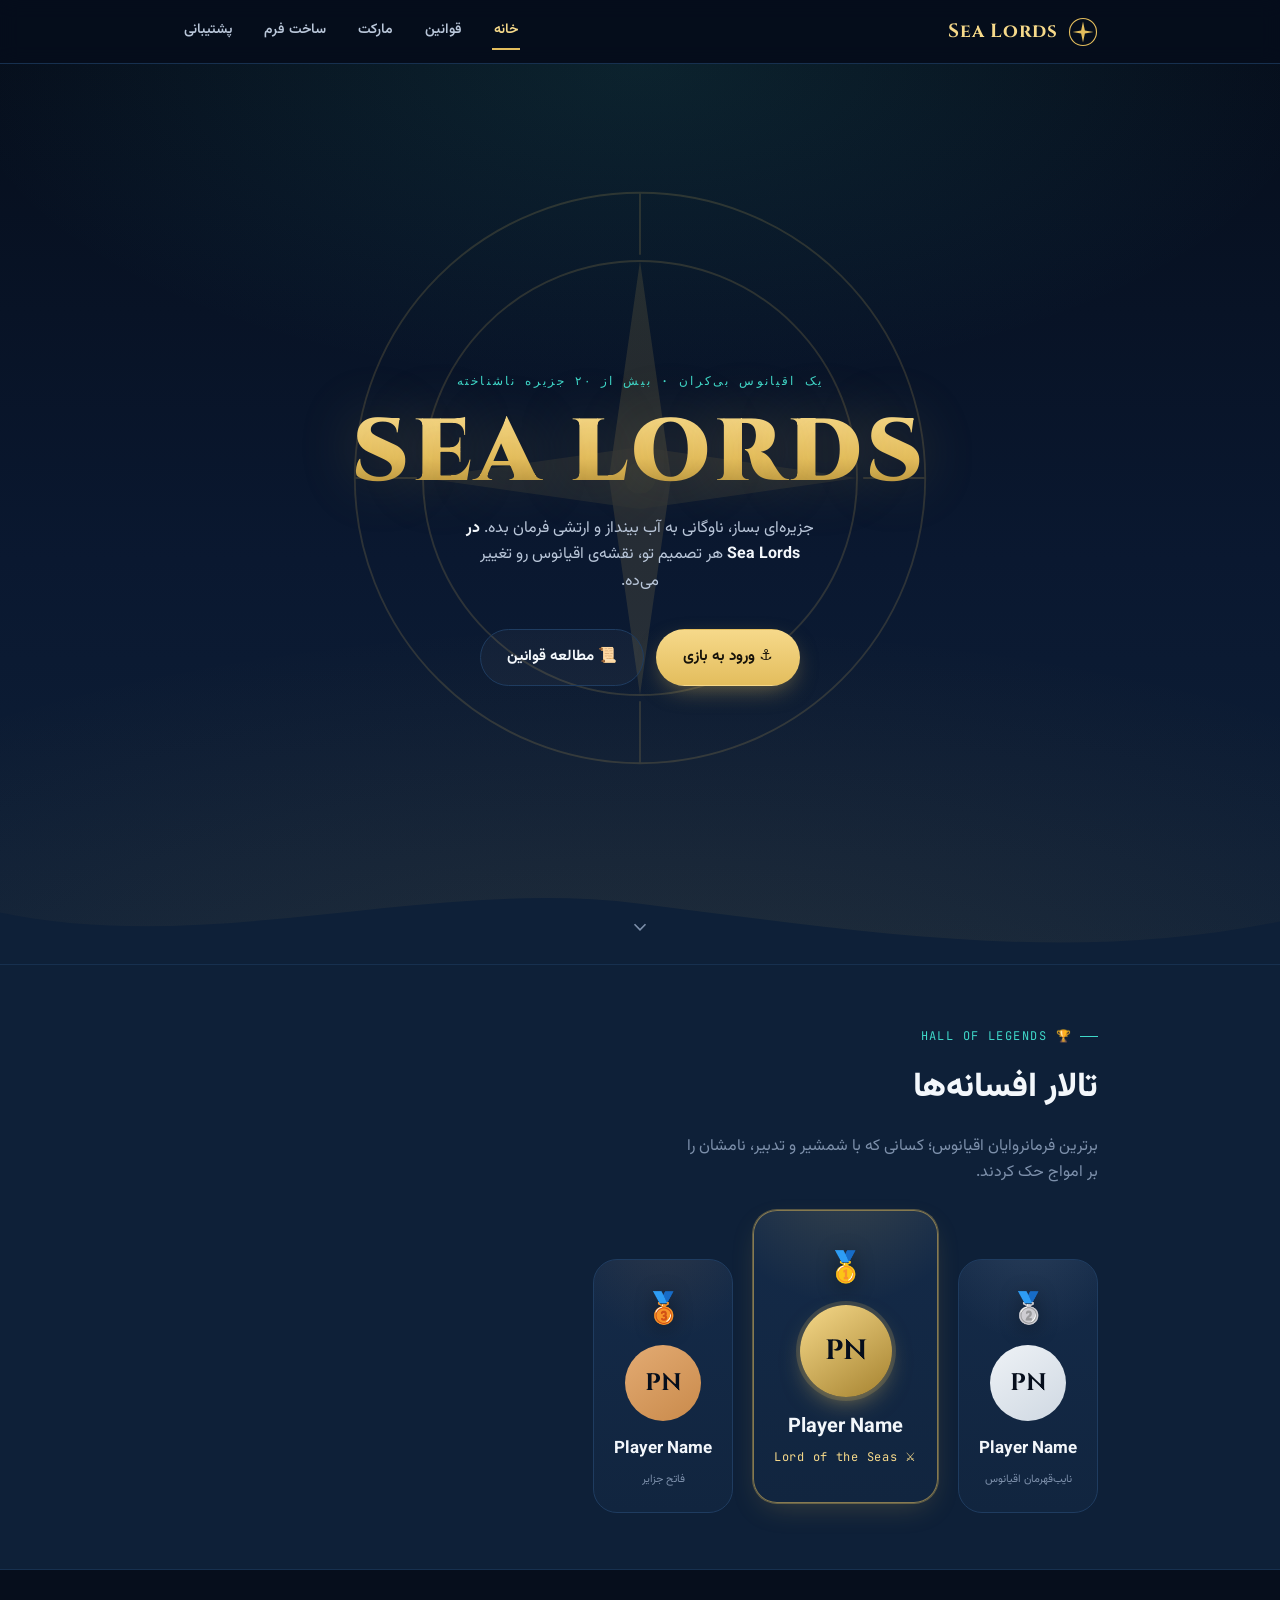
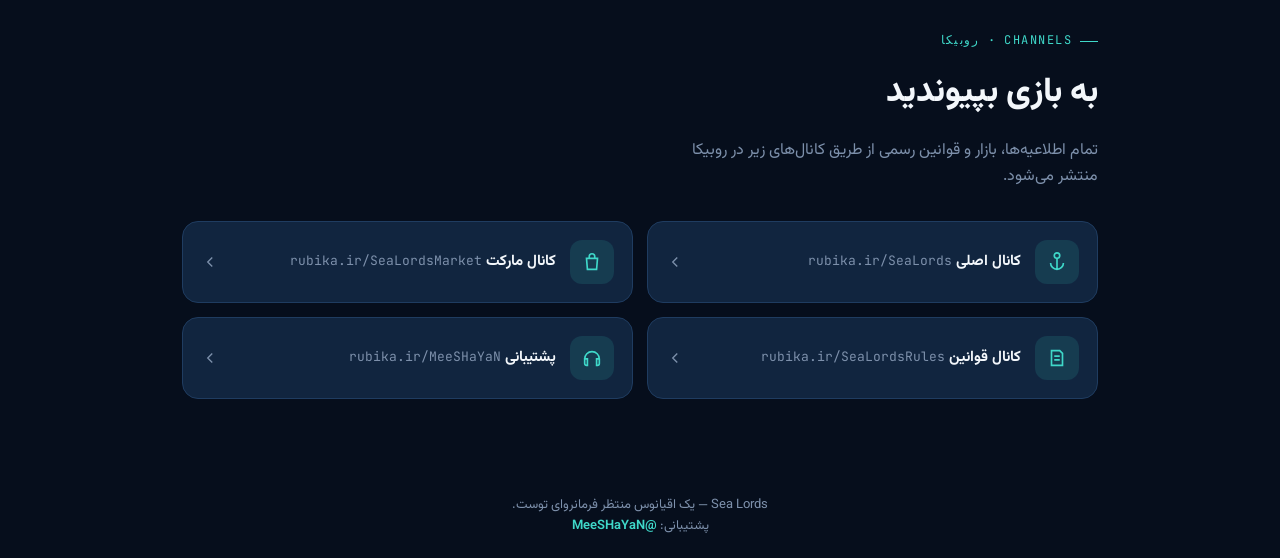
==== commit 82312762: "Add files via upload" ====
--- a/index.html
+++ b/index.html
@@ -23,6 +23,7 @@
       <a href="index.html" data-nav="home">خانه</a>
       <a href="rules.html" data-nav="rules">قوانین</a>
       <a href="market.html" data-nav="market">مارکت</a>
+      <a href="forms.html" data-nav="forms">ساخت فرم</a>
       <a href="https://rubika.ir/MeeSHaYaN" target="_blank" rel="noopener">پشتیبانی</a>
     </nav>
   </div>
@@ -197,6 +198,10 @@
     <svg viewBox="0 0 24 24" fill="none" stroke="currentColor" stroke-width="1.8"><path d="M6 8h12l-1 12H7L6 8z"/><path d="M9 8V6a3 3 0 016 0v2"/></svg>
     مارکت
   </a>
+  <a href="forms.html" data-nav="forms">
+    <svg viewBox="0 0 24 24" fill="none" stroke="currentColor" stroke-width="1.8"><path d="M9 12h6M9 16h4M7 4h10l2 3v13H5V7z"/></svg>
+    ساخت فرم
+  </a>
   <a href="https://rubika.ir/MeeSHaYaN" target="_blank" rel="noopener">
     <svg viewBox="0 0 24 24" fill="none" stroke="currentColor" stroke-width="1.8"><path d="M4 13a8 8 0 0116 0v5a2 2 0 01-2 2h-1v-7h3M4 18v-5h3v7H6a2 2 0 01-2-2z"/></svg>
     پشتیبانی
--- a/assets/style.css
+++ b/assets/style.css
@@ -224,13 +224,16 @@
   flex-direction:column;
   align-items:center;
   justify-content:center;
-  gap:4px;
+  gap:3px;
   color: var(--text-lo);
-  font-size: 11px;
+  font-size: 10px;
   font-weight: 600;
   position: relative;
-}
-.tabbar a svg{ width:22px; height:22px; stroke: currentColor; }
+  text-align:center;
+  line-height:1.2;
+  padding: 0 2px;
+}
+.tabbar a svg{ width:20px; height:20px; stroke: currentColor; flex-shrink:0; }
 .tabbar a.is-active{ color: var(--gold-hi); }
 .tabbar a.is-active::before{
   content:"";
@@ -641,60 +644,70 @@
 .form-row:first-of-type{ border-top:none; }
 .form-row b{ color: var(--text-hi); font-weight:600; flex-shrink:0; }
 
-/* Market tabs */
+/* Market tabs — full-width grid on mobile so nothing gets cut off at the edge */
 .tabs{
-  display:flex;
+  display:grid;
+  grid-template-columns: repeat(auto-fit, minmax(0, 1fr));
   gap: 8px;
-  overflow-x:auto;
-  padding-bottom: 6px;
   margin: 26px 0 6px;
-  scrollbar-width:none;
-}
-.tabs::-webkit-scrollbar{ display:none; }
+}
 .tab-btn{
-  flex-shrink:0;
-  padding: 10px 18px;
-  border-radius: 999px;
+  width:100%;
+  padding: 12px 10px;
+  border-radius: 14px;
   border: 1px solid var(--navy-line);
   background: var(--navy-card);
   color: var(--text-mid);
   font-weight:600;
-  font-size: 14px;
+  font-size: 13.5px;
   cursor:pointer;
-  display:flex; align-items:center; gap:6px;
+  display:flex; align-items:center; justify-content:center; gap:6px;
 }
 .tab-btn.is-active{
   background: linear-gradient(180deg, var(--gold-hi), var(--gold));
   color: #17130a;
   border-color: transparent;
 }
-
-.tab-panel{ display:none; }
-.tab-panel.is-active{ display:block; }
-
-.item-grid{
+@media (min-width: 620px){
+  .tabs{ grid-template-columns: repeat(4, auto); display:flex; }
+  .tab-btn{ width:auto; padding: 10px 20px; }
+}
+
+/* Colored side-accent per category — makes each list visually distinct on mobile */
+.tab-panel[data-tab="buildings"] .item-card{ border-inline-start: 3px solid var(--gold); }
+.tab-panel[data-tab="army"] .item-card{ border-inline-start: 3px solid var(--danger); }
+.tab-panel[data-tab="fleet"] .item-card{ border-inline-start: 3px solid var(--foam); }
+
+/* =========================================================
+   Form Builder (ساخت فرم) — picker grid + step wizard
+========================================================= */
+.form-picker-grid{
   display:grid;
   grid-template-columns: 1fr;
+  gap: 12px;
+  margin-top: 22px;
+}
+@media (min-width: 640px){
+  .form-picker-grid{ grid-template-columns: 1fr 1fr; }
+}
+
+.form-pick-card{
+  display:flex;
+  align-items:center;
   gap: 14px;
-  margin-top: 18px;
-}
-@media (min-width: 700px){
-  .item-grid{ grid-template-columns: 1fr 1fr; }
-}
-
-.item-card{
+  padding: 16px;
+  border-radius: var(--r-md);
   background: var(--navy-card);
   border: 1px solid var(--navy-line);
-  border-radius: var(--r-md);
-  padding: 18px;
-}
-.item-head{
-  display:flex;
-  align-items:center;
-  gap: 12px;
-  margin-bottom: 14px;
-}
-.item-emoji{
+  text-align: right;
+  width: 100%;
+  color: inherit;
+  font-family: inherit;
+  cursor: pointer;
+  transition: border-color .2s ease, transform .2s ease;
+}
+.form-pick-card:hover{ border-color: var(--gold); transform: translateY(-2px); }
+.form-pick-card .fp-icon{
   width: 42px; height:42px;
   border-radius: 12px;
   background: rgba(227,189,93,0.1);
@@ -702,29 +715,362 @@
   font-size: 20px;
   flex-shrink:0;
 }
-.item-names b{ display:block; font-size:15px; color:var(--text-hi); }
-.item-names span{ display:block; font-size:12px; color:var(--text-lo); font-family: var(--font-mono); direction:ltr; text-align:right; }
+.form-pick-card .fp-title{ font-weight:700; font-size:14.5px; color:var(--text-hi); }
+.form-pick-card .fp-sub{ font-size:12px; color:var(--text-lo); margin-top:3px; }
+
+.wizard-back{
+  display:inline-flex;
+  align-items:center;
+  gap:6px;
+  font-size:13px;
+  color: var(--text-lo);
+  margin-bottom: 18px;
+  cursor:pointer;
+  background:none;
+  border:none;
+  font-family:inherit;
+  padding:0;
+}
+.wizard-back:hover{ color: var(--gold-hi); }
+
+.wizard-progress{
+  font-family: var(--font-mono);
+  font-size: 12px;
+  color: var(--foam);
+  margin-bottom: 10px;
+}
+.wizard-track{
+  height: 4px;
+  border-radius: 4px;
+  background: var(--navy-line-soft);
+  overflow:hidden;
+  margin-bottom: 24px;
+}
+.wizard-track-fill{
+  height:100%;
+  background: linear-gradient(90deg, var(--gold), var(--foam));
+  transition: width .3s ease;
+}
+
+.field-group{ margin-bottom: 6px; }
+.field-label{ display:block; font-size:15px; font-weight:700; color:var(--text-hi); margin-bottom:10px; }
+.field-hint{ display:block; font-size:12px; color:var(--text-lo); margin-top:8px; }
+
+.field-input, .field-textarea, .field-select{
+  width:100%;
+  padding: 14px 14px;
+  border-radius: 12px;
+  border: 1px solid var(--navy-line);
+  background: var(--navy-card-2);
+  color: var(--text-hi);
+  font-family: inherit;
+  font-size: 15px;
+}
+.field-textarea{ min-height: 130px; resize: vertical; line-height:1.7; }
+.field-input:focus, .field-textarea:focus, .field-select:focus{ border-color: var(--gold); }
+
+/* --- Custom select (replaces native <select> so the dropdown matches the dark theme) --- */
+.custom-select{ position: relative; }
+.custom-select-btn{
+  width:100%;
+  display:flex;
+  align-items:center;
+  justify-content:space-between;
+  gap:10px;
+  padding: 14px 16px;
+  border-radius: 12px;
+  border: 1px solid var(--navy-line);
+  background: var(--navy-card-2);
+  color: var(--text-hi);
+  font-family: inherit;
+  font-size: 15px;
+  cursor:pointer;
+  text-align: right;
+}
+.custom-select-btn.is-placeholder{ color: var(--text-lo); }
+.custom-select-btn .chev{ flex-shrink:0; color:var(--text-lo); transition: transform .2s ease; }
+.custom-select.is-open .custom-select-btn{ border-color: var(--gold); }
+.custom-select.is-open .custom-select-btn .chev{ transform: rotate(180deg); }
+
+.custom-select-list{
+  margin-top: 8px;
+  border-radius: 12px;
+  border: 1px solid var(--navy-line);
+  background: var(--navy-card-2);
+  overflow: hidden;
+  max-height: 260px;
+  overflow-y: auto;
+}
+.custom-select-option{
+  display:block;
+  width:100%;
+  text-align: right;
+  padding: 13px 16px;
+  background: none;
+  border: none;
+  border-bottom: 1px solid var(--navy-line-soft);
+  color: var(--text-mid);
+  font-family: inherit;
+  font-size: 14.5px;
+  cursor:pointer;
+}
+.custom-select-option:last-child{ border-bottom:none; }
+.custom-select-option:hover{ background: rgba(227,189,93,0.08); color: var(--text-hi); }
+.custom-select-option.is-selected{ color: var(--gold-hi); font-weight:700; background: rgba(227,189,93,0.06); }
+.custom-select-empty{ padding:14px 16px; font-size:13.5px; color:var(--text-lo); }
+
+.field-input[type="date"]{
+  color-scheme: dark;
+  font-family: var(--font-mono);
+}
+
+/* --- Number field: slider + manual number box side by side --- */
+.number-field{
+  display:flex;
+  align-items:center;
+  gap: 12px;
+}
+.number-field input[type="range"]{
+  flex:1;
+  accent-color: var(--gold);
+  height: 4px;
+}
+.number-field .number-box{
+  width: 78px;
+  flex-shrink:0;
+  text-align:center;
+  padding: 12px 6px;
+  border-radius: 10px;
+  border: 1px solid var(--navy-line);
+  background: var(--navy-card-2);
+  color: var(--gold-hi);
+  font-family: var(--font-mono);
+  font-weight:700;
+  font-size: 15px;
+}
+
+/* --- Stepper group: pick quantities of multiple known items --- */
+.stepper-list{ display:flex; flex-direction:column; gap:10px; }
+.stepper-row{
+  display:flex;
+  align-items:center;
+  gap: 12px;
+  padding: 12px 14px;
+  border-radius: 12px;
+  background: var(--navy-card-2);
+  border: 1px solid var(--navy-line-soft);
+}
+.stepper-row .st-icon{ font-size:18px; width:26px; text-align:center; flex-shrink:0; }
+.stepper-row .st-label{ flex:1; font-size:14px; color:var(--text-hi); font-weight:600; }
+.stepper-controls{ display:flex; align-items:center; gap:10px; flex-shrink:0; }
+.stepper-btn{
+  width:32px; height:32px;
+  border-radius: 9px;
+  border: 1px solid var(--navy-line);
+  background: var(--navy-card);
+  color: var(--gold-hi);
+  font-size: 18px;
+  font-weight:700;
+  display:flex; align-items:center; justify-content:center;
+  cursor:pointer;
+  line-height:1;
+  padding:0;
+}
+.stepper-btn:active{ transform: scale(0.92); }
+.stepper-count{
+  min-width: 26px;
+  text-align:center;
+  font-family: var(--font-mono);
+  font-weight:700;
+  color: var(--text-hi);
+  font-size: 15px;
+}
+
+/* --- Tag list: add free-text items as removable chips --- */
+.tag-input-row{ display:flex; gap:8px; margin-bottom:12px; }
+.tag-input-row input{ flex:1; }
+.tag-add-btn{
+  flex-shrink:0;
+  width: 48px;
+  border-radius: 12px;
+  border: 1px solid var(--navy-line);
+  background: var(--navy-card-2);
+  color: var(--gold-hi);
+  font-size: 20px;
+  cursor:pointer;
+}
+.tag-list{ display:flex; flex-wrap:wrap; gap:8px; }
+.tag-chip{
+  display:inline-flex;
+  align-items:center;
+  gap:6px;
+  padding: 7px 12px;
+  border-radius: 999px;
+  background: rgba(227,189,93,0.1);
+  border: 1px solid rgba(227,189,93,0.35);
+  color: var(--gold-hi);
+  font-size: 13px;
+}
+.tag-chip button{
+  background:none; border:none; color:var(--gold-hi); cursor:pointer; font-size:15px; line-height:1; padding:0;
+}
+.tag-empty-hint{ font-size:13px; color:var(--text-lo); }
+
+.wizard-actions{ display:flex; gap:10px; margin-top:24px; }
+.wizard-actions .btn{ flex:1; padding:14px 16px; }
+
+.compiled-box{
+  margin: 4px 0 16px;
+  padding: 16px;
+  border-radius: var(--r-md);
+  background: var(--navy-card-2);
+  border: 1px dashed var(--navy-line);
+  white-space: pre-wrap;
+  font-family: var(--font-mono);
+  font-size: 12.5px;
+  line-height: 1.9;
+  color: var(--text-hi);
+}
+
+.toast{
+  position: fixed;
+  bottom: calc(var(--tabbar-h) + 16px);
+  left: 50%;
+  transform: translateX(-50%) translateY(20px);
+  background: var(--gold);
+  color: #17130a;
+  padding: 12px 22px;
+  border-radius: 999px;
+  font-size: 13.5px;
+  font-weight: 700;
+  opacity: 0;
+  pointer-events: none;
+  transition: opacity .25s ease, transform .25s ease;
+  z-index: 100;
+  white-space: nowrap;
+  box-shadow: 0 10px 24px -8px rgba(0,0,0,0.5);
+}
+.toast.is-visible{ opacity:1; transform: translateX(-50%) translateY(0); }
+@media (min-width: 900px){ .toast{ bottom: 24px; } }
+
+.tab-panel{ display:none; }
+.tab-panel.is-active{ display:block; }
+
+.item-grid{
+  display:grid;
+  grid-template-columns: 1fr;
+  gap: 14px;
+  margin-top: 18px;
+}
+@media (min-width: 700px){
+  .item-grid{ grid-template-columns: 1fr 1fr; }
+}
+
+.item-card{
+  background: var(--navy-card);
+  border: 1px solid var(--navy-line);
+  border-radius: var(--r-md);
+  padding: 20px;
+}
+.item-head{
+  display:flex;
+  align-items:center;
+  gap: 12px;
+  margin-bottom: 16px;
+  padding-bottom: 16px;
+  border-bottom: 1px solid var(--navy-line-soft);
+}
+.item-emoji{
+  width: 44px; height:44px;
+  border-radius: 12px;
+  background: rgba(227,189,93,0.1);
+  display:flex; align-items:center; justify-content:center;
+  font-size: 21px;
+  flex-shrink:0;
+}
+.item-names b{ display:block; font-size:15.5px; color:var(--text-hi); }
+.item-names span{ display:block; font-size:11.5px; color:var(--text-lo); font-family: var(--font-mono); direction:ltr; text-align:right; margin-top:2px; }
 
 .item-block-label{
+  display:flex;
+  align-items:center;
+  gap:6px;
   font-size: 11px;
   font-family: var(--font-mono);
   color: var(--foam);
   letter-spacing:.06em;
-  margin: 12px 0 8px;
+  margin: 18px 0 10px;
 }
 .item-block-label:first-of-type{ margin-top:0; }
-
-.chip-row{ display:flex; flex-wrap:wrap; gap:8px; }
-
-.stat-row{ display:flex; align-items:center; justify-content:space-between; padding:4px 0; font-size:13.5px; color:var(--text-mid); }
-
+.item-block-label::after{
+  content:"";
+  flex:1;
+  height:1px;
+  background: var(--navy-line-soft);
+}
+
+/* --- Cost / capacity stat blocks (replaces wrapping chip pills) --- */
+.cost-grid{
+  display:grid;
+  grid-template-columns: repeat(auto-fit, minmax(68px, 1fr));
+  gap: 8px;
+}
+.cost-cell{
+  display:flex;
+  flex-direction:column;
+  align-items:center;
+  justify-content:center;
+  gap:4px;
+  padding: 10px 6px;
+  border-radius: 12px;
+  background: var(--navy-card-2);
+  border: 1px solid var(--navy-line-soft);
+  text-align:center;
+}
+.cost-cell .cost-ic{ font-size:16px; line-height:1; }
+.cost-cell .cost-val{
+  font-family: var(--font-mono);
+  font-size: 13px;
+  font-weight: 600;
+  color: var(--text-hi);
+  direction: ltr;
+}
+.cost-cell .cost-label{
+  font-size: 10px;
+  color: var(--text-lo);
+}
+
+/* --- Star stat rows --- */
+.stat-list{
+  display:flex;
+  flex-direction:column;
+  gap: 2px;
+}
+.stat-row{
+  display:flex;
+  align-items:center;
+  justify-content:space-between;
+  gap: 10px;
+  padding: 7px 10px;
+  border-radius: 8px;
+  font-size:13.5px;
+  color:var(--text-mid);
+}
+.stat-row:nth-of-type(odd){ background: rgba(255,255,255,0.02); }
+
+/* --- Output callout --- */
 .output-line{
-  margin-top: 10px;
-  padding-top: 10px;
-  border-top: 1px dashed var(--navy-line-soft);
-  font-size: 14px;
+  margin-top: 16px;
+  padding: 12px 14px;
+  border-radius: var(--r-sm);
+  background: linear-gradient(135deg, rgba(227,189,93,0.14), rgba(227,189,93,0.05));
+  border: 1px solid rgba(227,189,93,0.3);
+  font-size: 13.5px;
   color: var(--gold-hi);
-  font-weight:600;
+  font-weight: 600;
+  display:flex;
+  align-items:center;
+  gap: 8px;
 }
 
 /* Section divider wave (reused) */
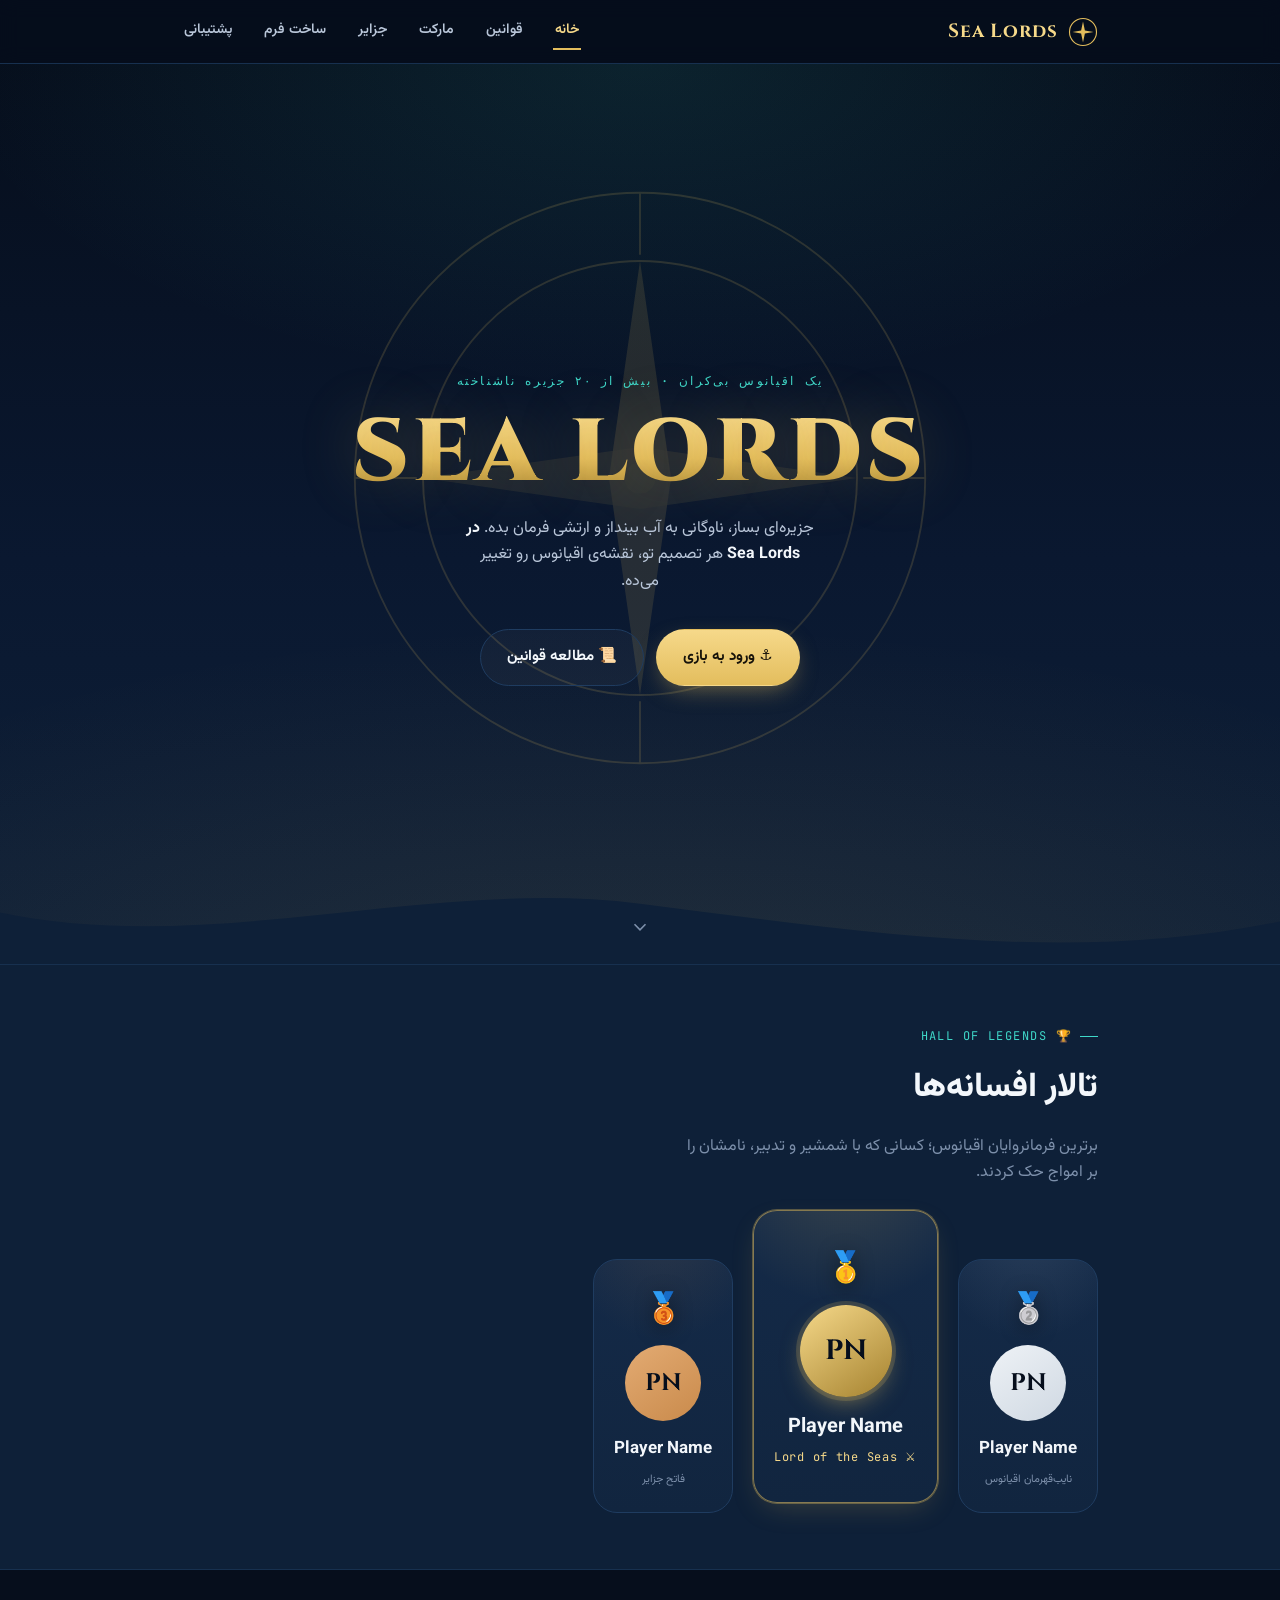
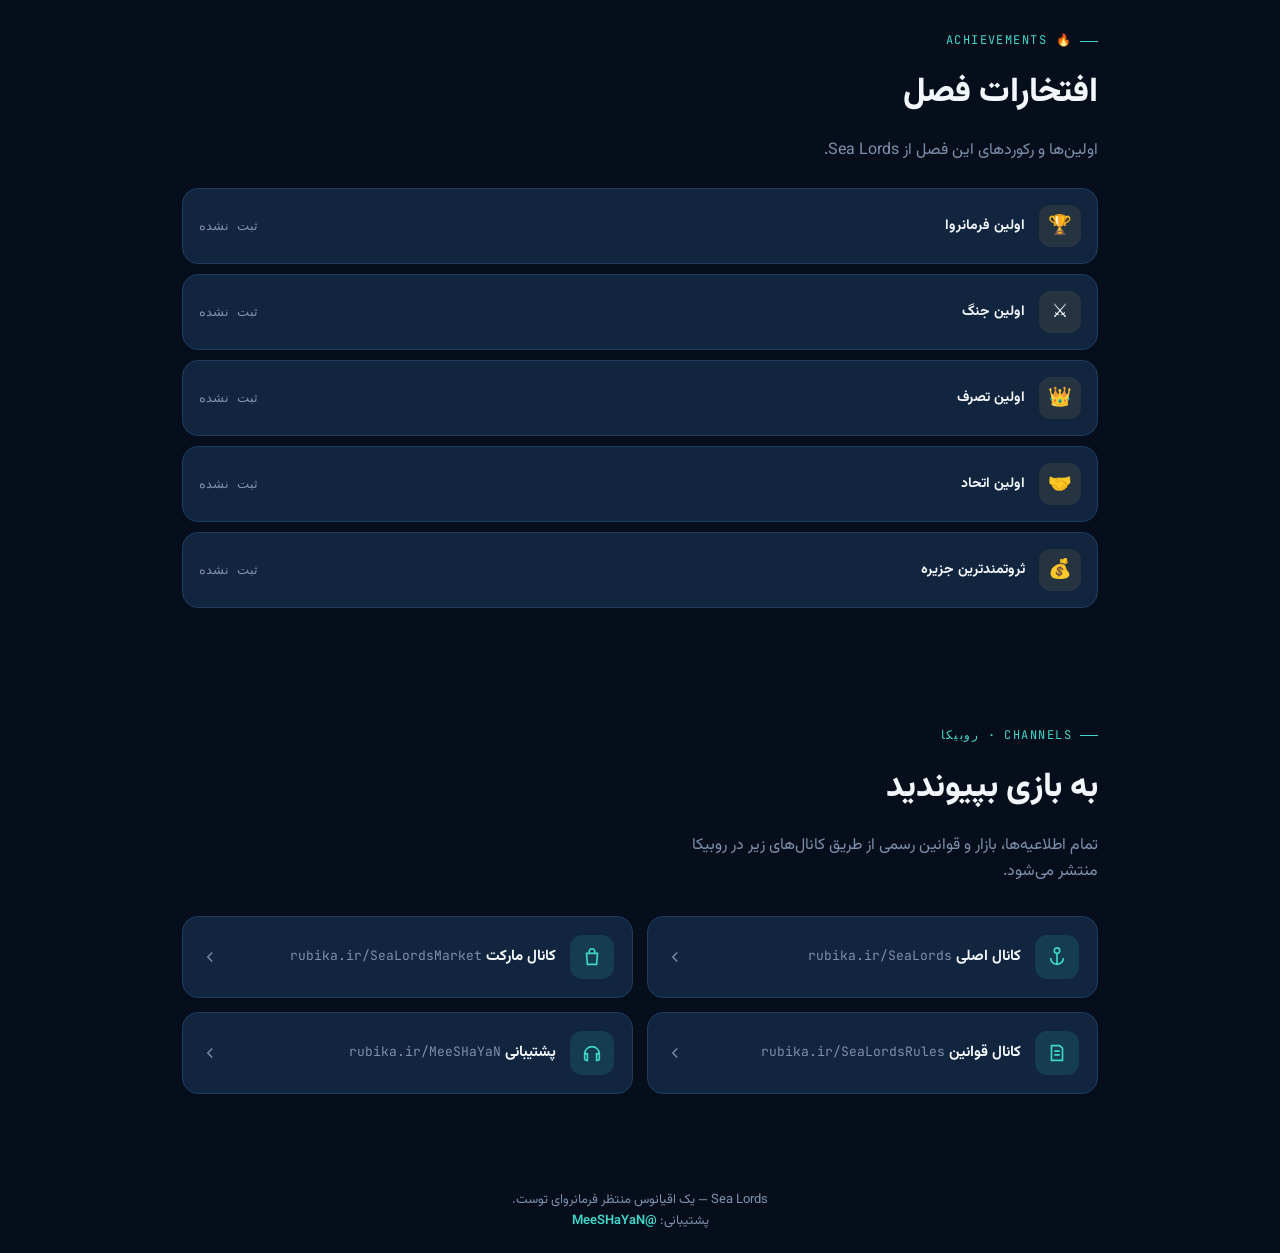
==== commit a90601c7: "Add files via upload" ====
--- a/index.html
+++ b/index.html
@@ -6,6 +6,12 @@
 <title>Sea Lords | اقیانوسی برای فتح</title>
 <meta name="description" content="Sea Lords — بازی نقش‌آفرینی استراتژیک در اقیانوسی با بیش از ۲۰ جزیره ناشناخته. جزیره خودت رو بساز، ارتش بفرست، اتحاد ببند و اقیانوس رو فتح کن.">
 <link rel="icon" href="data:,">
+<link rel="manifest" href="manifest.json">
+<meta name="theme-color" content="#060e1c">
+<link rel="apple-touch-icon" href="assets/icons/icon-180.png">
+<meta name="apple-mobile-web-app-capable" content="yes">
+<meta name="apple-mobile-web-app-status-bar-style" content="black-translucent">
+<meta name="apple-mobile-web-app-title" content="Sea Lords">
 <link rel="stylesheet" href="assets/style.css">
 </head>
 <body data-page="home">
@@ -23,6 +29,7 @@
       <a href="index.html" data-nav="home">خانه</a>
       <a href="rules.html" data-nav="rules">قوانین</a>
       <a href="market.html" data-nav="market">مارکت</a>
+      <a href="islands.html" data-nav="islands">جزایر</a>
       <a href="forms.html" data-nav="forms">ساخت فرم</a>
       <a href="https://rubika.ir/MeeSHaYaN" target="_blank" rel="noopener">پشتیبانی</a>
     </nav>
@@ -112,6 +119,16 @@
   </div>
 </section>
 
+<!-- ============================= ACHIEVEMENTS ============================= -->
+<section class="section">
+  <div class="container">
+    <div class="eyebrow">🔥 ACHIEVEMENTS</div>
+    <h2 class="section-title">افتخارات فصل</h2>
+    <p class="section-sub">اولین‌ها و رکوردهای این فصل از Sea Lords.</p>
+    <div id="achievementsList" class="achv-list"><!-- با جاوااسکریپت پر می‌شود --></div>
+  </div>
+</section>
+
 <!-- ============================= QUICK LINKS ============================= -->
 <section class="section">
   <div class="container">
@@ -198,6 +215,10 @@
     <svg viewBox="0 0 24 24" fill="none" stroke="currentColor" stroke-width="1.8"><path d="M6 8h12l-1 12H7L6 8z"/><path d="M9 8V6a3 3 0 016 0v2"/></svg>
     مارکت
   </a>
+  <a href="islands.html" data-nav="islands">
+    <svg viewBox="0 0 24 24" fill="none" stroke="currentColor" stroke-width="1.8"><circle cx="12" cy="12" r="9"/><path d="M8 14c1-2 2-3 4-3s3 1 4 3"/></svg>
+    جزایر
+  </a>
   <a href="forms.html" data-nav="forms">
     <svg viewBox="0 0 24 24" fill="none" stroke="currentColor" stroke-width="1.8"><path d="M9 12h6M9 16h4M7 4h10l2 3v13H5V7z"/></svg>
     ساخت فرم
--- a/assets/style.css
+++ b/assets/style.css
@@ -224,16 +224,16 @@
   flex-direction:column;
   align-items:center;
   justify-content:center;
-  gap:3px;
+  gap:2px;
   color: var(--text-lo);
-  font-size: 10px;
+  font-size: 9.5px;
   font-weight: 600;
   position: relative;
   text-align:center;
-  line-height:1.2;
-  padding: 0 2px;
-}
-.tabbar a svg{ width:20px; height:20px; stroke: currentColor; flex-shrink:0; }
+  line-height:1.15;
+  padding: 0 1px;
+}
+.tabbar a svg{ width:19px; height:19px; stroke: currentColor; flex-shrink:0; }
 .tabbar a.is-active{ color: var(--gold-hi); }
 .tabbar a.is-active::before{
   content:"";
@@ -915,6 +915,327 @@
   background:none; border:none; color:var(--gold-hi); cursor:pointer; font-size:15px; line-height:1; padding:0;
 }
 .tag-empty-hint{ font-size:13px; color:var(--text-lo); }
+
+/* --- Item info button (opens the price/power/description modal) --- */
+.st-label-wrap{ flex:1; display:flex; align-items:center; gap:8px; min-width:0; }
+.st-label-wrap .st-label{ flex:none; }
+.info-btn{
+  width: 22px; height:22px;
+  border-radius: 50%;
+  border: 1px solid var(--navy-line);
+  background: var(--navy-card);
+  color: var(--text-lo);
+  font-size: 12px;
+  display:flex; align-items:center; justify-content:center;
+  cursor:pointer;
+  flex-shrink:0;
+  padding:0;
+}
+.info-btn:hover{ border-color: var(--gold); color: var(--gold-hi); }
+
+/* --- Modal (item details) --- */
+.modal-overlay{
+  position: fixed; inset:0;
+  background: rgba(4,9,18,0.72);
+  backdrop-filter: blur(3px);
+  display:flex;
+  align-items:flex-end;
+  justify-content:center;
+  z-index: 200;
+  padding: 0;
+}
+@media (min-width: 640px){
+  .modal-overlay{ align-items:center; padding: 20px; }
+}
+.modal-panel{
+  width: 100%;
+  max-width: 420px;
+  max-height: 82vh;
+  overflow-y: auto;
+  background: var(--navy-card);
+  border: 1px solid var(--navy-line);
+  border-radius: 20px 20px 0 0;
+  padding: 22px 20px calc(22px + env(safe-area-inset-bottom, 0));
+  position: relative;
+}
+@media (min-width: 640px){
+  .modal-panel{ border-radius: var(--r-lg); }
+}
+.modal-close{
+  position:absolute;
+  top: 14px; left: 14px;
+  width: 32px; height:32px;
+  border-radius: 50%;
+  border: 1px solid var(--navy-line);
+  background: var(--navy-card-2);
+  color: var(--text-mid);
+  font-size: 16px;
+  cursor:pointer;
+}
+.modal-head{ display:flex; align-items:center; gap:12px; margin-bottom:18px; padding-inline-end: 40px; }
+.modal-head .item-emoji{ width:46px; height:46px; font-size:22px; }
+.modal-head b{ font-size:17px; color:var(--text-hi); }
+.modal-section-label{
+  font-size: 11px;
+  font-family: var(--font-mono);
+  color: var(--foam);
+  letter-spacing:.06em;
+  margin: 16px 0 8px;
+}
+.modal-section-label:first-of-type{ margin-top:0; }
+.modal-desc{ font-size:14px; color:var(--text-mid); line-height:1.8; }
+
+/* --- Purchase cart builder --- */
+.cart-category{ margin-bottom: 22px; }
+.cart-category-title{
+  display:flex; align-items:center; gap:8px;
+  font-size: 13.5px; font-weight:700; color:var(--text-hi);
+  margin-bottom: 10px;
+}
+.cart-summary{
+  position: sticky;
+  bottom: 8px;
+  margin-top: 18px;
+  padding: 14px 16px;
+  border-radius: var(--r-md);
+  background: linear-gradient(180deg, var(--navy-card-2), var(--navy-card));
+  border: 1px solid var(--gold);
+  box-shadow: 0 -10px 24px -12px rgba(0,0,0,0.6);
+}
+.cart-summary-count{ font-size:14px; font-weight:700; color:var(--gold-hi); margin-bottom:8px; }
+.cart-summary-empty{ font-size:13px; color:var(--text-lo); }
+.cart-summary-row{ display:flex; justify-content:space-between; font-size:13.5px; color:var(--text-mid); padding:3px 0; }
+.cart-summary-row b{ color:var(--text-hi); font-family:var(--font-mono); }
+
+/* --- Fleet capacity readout (war form) --- */
+.capacity-box{
+  display:flex;
+  justify-content:space-between;
+  align-items:center;
+  padding: 12px 14px;
+  border-radius: var(--r-sm);
+  background: rgba(63,216,201,0.06);
+  border: 1px solid rgba(63,216,201,0.3);
+  font-size: 13.5px;
+  color: var(--foam);
+  margin-bottom: 14px;
+}
+.capacity-box b{ color:var(--text-hi); font-family:var(--font-mono); }
+.capacity-box.is-full{
+  background: rgba(226,105,95,0.08);
+  border-color: rgba(226,105,95,0.4);
+  color: #f0b8b3;
+}
+
+/* --- Islands page --- */
+.islands-grid{
+  display:grid;
+  grid-template-columns: repeat(2, 1fr);
+  gap: 12px;
+  margin-top: 22px;
+}
+@media (min-width: 640px){
+  .islands-grid{ grid-template-columns: repeat(3, 1fr); }
+}
+@media (min-width: 900px){
+  .islands-grid{ grid-template-columns: repeat(4, 1fr); }
+}
+.island-card{
+  display:flex;
+  flex-direction:column;
+  align-items:center;
+  gap: 8px;
+  padding: 20px 10px;
+  border-radius: var(--r-md);
+  background: var(--navy-card);
+  border: 1px solid var(--navy-line);
+  cursor:pointer;
+  text-align:center;
+  transition: border-color .2s ease, transform .2s ease;
+}
+.island-card:hover{ border-color: var(--gold); transform: translateY(-2px); }
+.island-card .isl-icon{ font-size: 26px; }
+.island-card .isl-name{ font-size: 13px; font-weight:700; color:var(--text-hi); }
+.island-card .isl-dot{ width:7px; height:7px; border-radius:50%; }
+.island-card .isl-dot.is-free{ background: var(--foam); box-shadow:0 0 8px var(--foam); }
+.island-card .isl-dot.is-claimed{ background: var(--gold); box-shadow:0 0 8px var(--gold); }
+
+.island-modal-row{ display:flex; justify-content:space-between; padding:10px 0; border-top:1px dashed var(--navy-line-soft); font-size:14px; color:var(--text-mid); }
+.island-modal-row:first-of-type{ border-top:none; }
+.island-modal-row b{ color:var(--text-hi); }
+
+/* --- Achievements (homepage section) --- */
+.achv-list{ display:flex; flex-direction:column; gap:10px; margin-top:24px; }
+.achv-row{
+  display:flex;
+  align-items:center;
+  gap: 14px;
+  padding: 16px;
+  border-radius: var(--r-md);
+  background: var(--navy-card);
+  border: 1px solid var(--navy-line);
+}
+.achv-icon{
+  width: 42px; height:42px;
+  border-radius: 12px;
+  background: rgba(227,189,93,0.1);
+  display:flex; align-items:center; justify-content:center;
+  font-size: 19px;
+  flex-shrink:0;
+}
+.achv-title{ flex:1; font-weight:700; font-size:14px; color:var(--text-hi); }
+.achv-holder{ font-size:12.5px; color:var(--text-lo); font-family:var(--font-mono); flex-shrink:0; }
+
+/* =========================================================
+   Purchase cart (multi-item shopping cart inside the wizard)
+========================================================= */
+.cart-tabs{ display:flex; gap:8px; margin-bottom:14px; }
+.cart-tab-btn{
+  flex:1;
+  padding: 10px 8px;
+  border-radius: 12px;
+  border: 1px solid var(--navy-line);
+  background: var(--navy-card);
+  color: var(--text-mid);
+  font-weight:600;
+  font-size: 13px;
+  cursor:pointer;
+}
+.cart-tab-btn.is-active{
+  background: linear-gradient(180deg, var(--gold-hi), var(--gold));
+  color: #17130a;
+  border-color: transparent;
+}
+
+.cart-item-grid{
+  display:grid;
+  grid-template-columns: 1fr 1fr;
+  gap: 10px;
+  margin-bottom: 20px;
+}
+.cart-pick-card{
+  position:relative;
+  display:flex;
+  flex-direction:column;
+  align-items:center;
+  gap:6px;
+  text-align:center;
+  padding: 14px 8px;
+  border-radius: 14px;
+  background: var(--navy-card);
+  border: 1px solid var(--navy-line);
+  cursor:pointer;
+}
+.cart-pick-card:hover{ border-color: var(--gold); }
+.cart-pick-card .cp-icon{ font-size:24px; }
+.cart-pick-card .cp-label{ font-size:12.5px; font-weight:600; color:var(--text-hi); }
+.cart-pick-card .cp-price{ font-size:11px; color:var(--text-lo); font-family: var(--font-mono); direction:ltr; }
+.cart-pick-card .cp-badge{
+  position:absolute;
+  top:-6px; left:-6px;
+  background: var(--gold);
+  color:#17130a;
+  font-size:11px;
+  font-weight:800;
+  min-width:20px;
+  height:20px;
+  border-radius:999px;
+  display:flex; align-items:center; justify-content:center;
+  padding:0 5px;
+}
+
+.cart-list{ display:flex; flex-direction:column; gap:8px; margin-bottom: 14px; }
+.cart-row{
+  display:flex;
+  align-items:center;
+  gap:10px;
+  padding: 10px 12px;
+  border-radius: 12px;
+  background: var(--navy-card-2);
+  border: 1px solid var(--navy-line-soft);
+}
+.cart-row .cr-icon{ font-size:18px; }
+.cart-row .cr-label{ flex:1; font-size:13.5px; color:var(--text-hi); font-weight:600; }
+.cart-row .cr-qty{ font-family: var(--font-mono); color: var(--gold-hi); font-size:13px; }
+.cart-row .cr-remove{
+  background:none; border:none; color: var(--danger); font-size:18px; cursor:pointer; padding:2px 4px;
+}
+.cart-empty-hint{ font-size: 13.5px; color: var(--text-lo); padding: 6px 2px 14px; }
+
+.cart-summary-box{
+  padding: 16px;
+  border-radius: var(--r-md);
+  background: linear-gradient(135deg, rgba(227,189,93,0.12), rgba(63,216,201,0.06));
+  border: 1px solid rgba(227,189,93,0.3);
+}
+.cart-summary-box .cs-count{ font-weight:800; color: var(--gold-hi); font-size:14.5px; margin-bottom:10px; }
+.cart-summary-box .chip-row{ margin-top:0; }
+
+/* --- Item detail modal --- */
+.modal-overlay{
+  position: fixed;
+  inset: 0;
+  background: rgba(4,9,18,0.72);
+  backdrop-filter: blur(3px);
+  display:flex;
+  align-items:flex-end;
+  justify-content:center;
+  z-index: 200;
+  padding: 0;
+}
+@media (min-width:640px){
+  .modal-overlay{ align-items:center; padding: 20px; }
+}
+.modal-card{
+  width: 100%;
+  max-width: 460px;
+  max-height: 88vh;
+  overflow-y: auto;
+  background: var(--navy-mid);
+  border: 1px solid var(--navy-line);
+  border-radius: 20px 20px 0 0;
+  padding: 22px 20px calc(22px + env(safe-area-inset-bottom,0));
+}
+@media (min-width:640px){
+  .modal-card{ border-radius: 20px; }
+}
+.modal-head{ display:flex; align-items:center; gap:12px; margin-bottom:16px; }
+.modal-head .mh-icon{
+  width:48px; height:48px; border-radius:14px;
+  background: rgba(227,189,93,0.12);
+  display:flex; align-items:center; justify-content:center;
+  font-size:24px; flex-shrink:0;
+}
+.modal-head .mh-title{ font-size:16.5px; font-weight:800; color:var(--text-hi); }
+.modal-close{
+  margin-inline-start:auto;
+  background:none; border:none; color:var(--text-lo); font-size:22px; cursor:pointer; line-height:1; padding:4px;
+}
+.modal-section-label{
+  font-size:11px; font-family:var(--font-mono); color:var(--foam); letter-spacing:.06em; margin: 16px 0 8px;
+}
+.modal-section-label:first-of-type{ margin-top:0; }
+.modal-desc{ font-size:14px; color:var(--text-mid); line-height:1.8; }
+.modal-stat-row{ display:flex; align-items:center; justify-content:space-between; padding:6px 0; font-size:13.5px; color:var(--text-mid); }
+.modal-capacity-row{ display:flex; align-items:center; justify-content:space-between; padding:6px 0; font-size:13.5px; color:var(--text-mid); }
+.modal-qty-row{ display:flex; align-items:center; justify-content:center; gap:16px; margin: 18px 0 6px; }
+.modal-qty-row .stepper-btn{ width:40px; height:40px; font-size:22px; }
+.modal-qty-row .modal-qty-count{ font-family:var(--font-mono); font-size:20px; font-weight:800; color:var(--text-hi); min-width:40px; text-align:center; }
+.modal-add-btn{ width:100%; margin-top: 16px; }
+
+/* --- Fleet capacity meter (war form) --- */
+.capacity-meter{
+  margin-top: 14px;
+  padding: 12px 14px;
+  border-radius: var(--r-sm);
+  font-size: 13.5px;
+  font-weight:600;
+  border: 1px solid var(--navy-line-soft);
+  background: var(--navy-card-2);
+  color: var(--text-mid);
+}
+.capacity-meter.is-ok{ color: var(--foam); border-color: rgba(63,216,201,0.35); }
+.capacity-meter.is-over{ color: var(--danger); border-color: rgba(226,105,95,0.4); background: rgba(226,105,95,0.08); }
 
 .wizard-actions{ display:flex; gap:10px; margin-top:24px; }
 .wizard-actions .btn{ flex:1; padding:14px 16px; }
